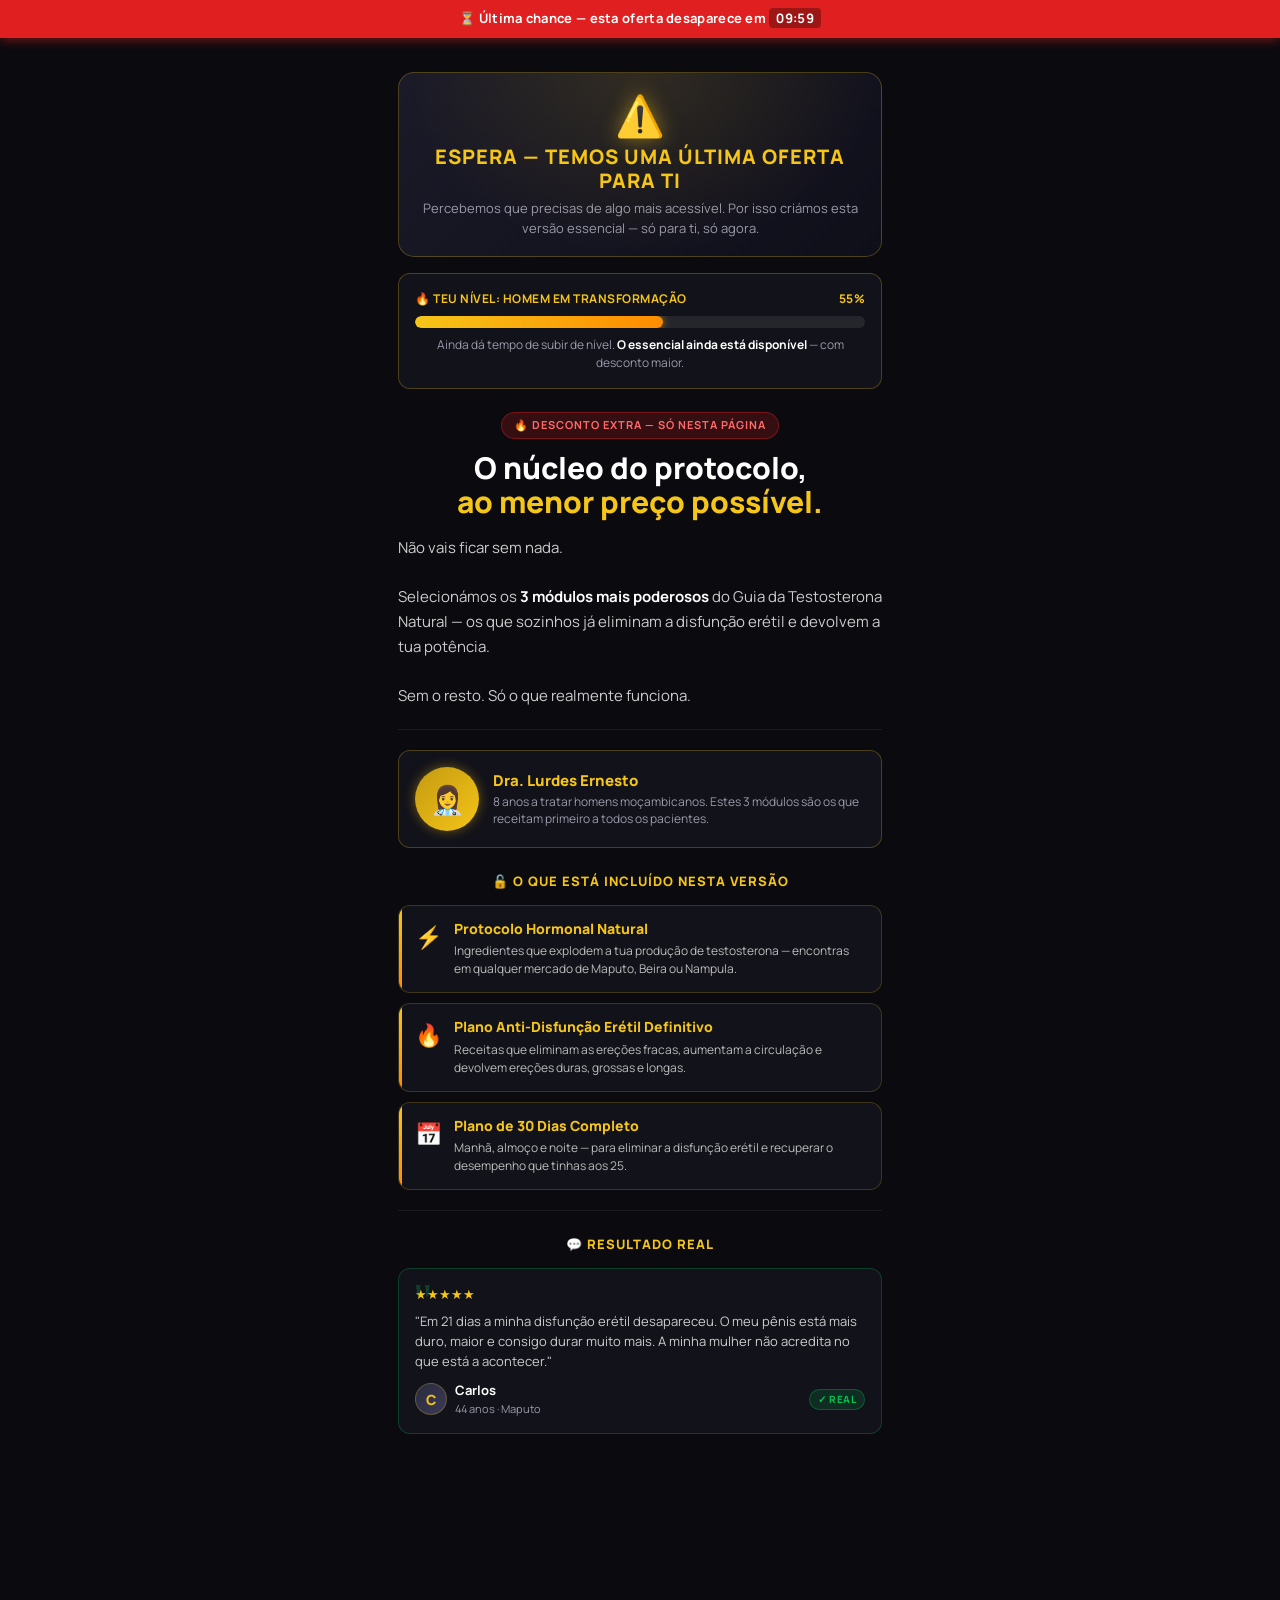
==== downsell/index.html @ 5fa660c2 "Adiciona página de downsell — versão essencial do Guia da Testosterona Co-Authored-By: Claude Sonnet" ====
<!DOCTYPE html>
<html lang="pt-BR">
<head>
  <meta charset="UTF-8">
  <meta name="viewport" content="width=device-width, initial-scale=1.0, viewport-fit=cover">
  <title>Guia da Testosterona Natural — Última Oportunidade</title>
  <link rel="stylesheet" href="../css/frontend.min.css" media="all">
  <link rel="stylesheet" href="https://fonts.googleapis.com/css?family=Montserrat:400,600,700,800,900&display=swap" media="all">
  <script src="https://cdn.utmify.com.br/scripts/utms/latest.js" data-utmify-prevent-xcod-sck data-utmify-prevent-subids async defer></script>
  <script>
    window.pixelId = "69d2a81bd89ddc8e6a310ea0";
    var a = document.createElement("script");
    a.setAttribute("async", "");
    a.setAttribute("defer", "");
    a.setAttribute("src", "https://cdn.utmify.com.br/scripts/pixel/pixel.js");
    document.head.appendChild(a);
  </script>
  <style>
    *, *::before, *::after { box-sizing: border-box; margin: 0; padding: 0; }

    :root {
      --gold: #f5c518;
      --gold-dark: #c49a10;
      --red: #e02020;
      --green: #00c853;
      --dark: #0a0a0f;
      --dark2: #12121a;
      --dark3: #1a1a28;
      --border: rgba(245,197,24,0.25);
      --text: #f0f0f0;
      --muted: #9999aa;
    }

    @font-face {
      font-family: Manrope;
      font-style: normal;
      font-weight: 200 800;
      font-display: fallback;
      src: url('../fonts/Manrope-VariableFont_wght.woff2') format('woff2');
    }

    body {
      background: var(--dark);
      color: var(--text);
      font-family: Manrope, 'Montserrat', sans-serif;
      font-size: 16px;
      line-height: 1.5;
      overflow-x: hidden;
    }

    /* ── URGENCY BAR ── */
    #urgency-bar {
      position: fixed;
      top: 0; left: 0; width: 100%;
      background: var(--red);
      color: #fff;
      padding: 9px 12px;
      text-align: center;
      z-index: 99999;
      font-size: 13px;
      font-weight: 700;
      letter-spacing: .3px;
      box-shadow: 0 2px 12px rgba(224,32,32,.5);
    }
    #urgency-countdown {
      font-variant-numeric: tabular-nums;
      background: rgba(0,0,0,.3);
      padding: 1px 7px;
      border-radius: 4px;
    }

    /* ── MAIN WRAPPER ── */
    .page-wrap {
      padding-top: 52px;
      max-width: 520px;
      margin: 0 auto;
      padding-left: 18px;
      padding-right: 18px;
      padding-bottom: 60px;
    }

    /* ── ACHIEVEMENT HEADER ── */
    .achievement-header {
      background: linear-gradient(135deg, #1a1a28 0%, #0f0f1a 100%);
      border: 1px solid var(--border);
      border-radius: 16px;
      padding: 22px 20px 18px;
      margin-top: 20px;
      text-align: center;
      position: relative;
      overflow: hidden;
    }
    .achievement-header::before {
      content: '';
      position: absolute;
      inset: 0;
      background: radial-gradient(ellipse at 50% 0%, rgba(245,197,24,.12) 0%, transparent 70%);
      pointer-events: none;
    }
    .badge-icon {
      font-size: 40px;
      line-height: 1;
      margin-bottom: 10px;
      filter: drop-shadow(0 0 10px rgba(245,197,24,.5));
    }
    .achievement-header h1 {
      font-size: 20px;
      font-weight: 800;
      color: var(--gold);
      text-transform: uppercase;
      letter-spacing: 1px;
      margin-bottom: 6px;
      line-height: 1.2;
    }
    .achievement-header p {
      font-size: 13px;
      color: var(--muted);
    }

    /* ── LEVEL PROGRESS BAR ── */
    .level-section {
      margin: 16px 0;
      background: var(--dark2);
      border: 1px solid var(--border);
      border-radius: 12px;
      padding: 16px;
    }
    .level-label {
      display: flex;
      justify-content: space-between;
      font-size: 12px;
      font-weight: 700;
      color: var(--gold);
      text-transform: uppercase;
      letter-spacing: .5px;
      margin-bottom: 8px;
    }
    .progress-track {
      height: 12px;
      background: rgba(255,255,255,.08);
      border-radius: 99px;
      overflow: hidden;
    }
    .progress-fill {
      height: 100%;
      width: 0%;
      background: linear-gradient(90deg, #f5c518, #ff8c00);
      border-radius: 99px;
      transition: width 1.4s cubic-bezier(.4,0,.2,1);
      box-shadow: 0 0 8px rgba(245,197,24,.6);
    }
    .level-desc {
      font-size: 12px;
      color: var(--muted);
      margin-top: 8px;
      text-align: center;
    }
    .level-desc strong { color: #fff; }

    /* ── HEADLINE ── */
    .headline {
      text-align: center;
      margin: 22px 0 16px;
    }
    .headline .tag {
      display: inline-block;
      background: rgba(224,32,32,.2);
      color: #ff6b6b;
      border: 1px solid rgba(224,32,32,.4);
      font-size: 11px;
      font-weight: 700;
      text-transform: uppercase;
      letter-spacing: 1px;
      padding: 4px 12px;
      border-radius: 99px;
      margin-bottom: 12px;
    }
    .headline h2 {
      font-size: clamp(22px, 6vw, 30px);
      font-weight: 900;
      line-height: 1.15;
      color: #fff;
    }
    .headline h2 .highlight { color: var(--gold); }

    /* ── COPY ── */
    .problem-intro {
      font-size: 15px;
      line-height: 1.65;
      color: #ccc;
      margin-bottom: 16px;
    }
    .problem-intro strong { color: #fff; }

    /* ── DOCTOR CARD ── */
    .doctor-card {
      display: flex;
      align-items: center;
      gap: 14px;
      background: var(--dark2);
      border: 1px solid var(--border);
      border-radius: 12px;
      padding: 16px;
      margin: 20px 0;
    }
    .doctor-avatar {
      width: 64px; height: 64px;
      border-radius: 50%;
      background: linear-gradient(135deg, var(--gold-dark), var(--gold));
      display: flex; align-items: center; justify-content: center;
      font-size: 28px;
      flex-shrink: 0;
      box-shadow: 0 0 12px rgba(245,197,24,.4);
    }
    .doctor-info h3 { font-size: 15px; font-weight: 800; color: var(--gold); margin-bottom: 2px; }
    .doctor-info p { font-size: 12px; color: var(--muted); line-height: 1.4; }

    /* ── SECTION TITLE ── */
    .section-title {
      font-size: 13px;
      font-weight: 800;
      text-transform: uppercase;
      letter-spacing: 1px;
      color: var(--gold);
      text-align: center;
      margin: 24px 0 14px;
    }

    /* ── UNLOCK ITEMS ── */
    .unlock-list { display: flex; flex-direction: column; gap: 10px; }
    .unlock-item {
      background: var(--dark2);
      border: 1px solid rgba(245,197,24,.2);
      border-radius: 12px;
      padding: 14px 14px 14px 16px;
      display: flex;
      align-items: flex-start;
      gap: 12px;
      position: relative;
      overflow: hidden;
    }
    .unlock-item::before {
      content: '';
      position: absolute;
      left: 0; top: 0; bottom: 0;
      width: 3px;
      background: linear-gradient(180deg, var(--gold), #ff8c00);
      border-radius: 3px 0 0 3px;
    }
    .unlock-icon { font-size: 22px; flex-shrink: 0; margin-top: 1px; }
    .unlock-text h4 { font-size: 14px; font-weight: 800; color: var(--gold); margin-bottom: 4px; line-height: 1.3; }
    .unlock-text p { font-size: 12px; color: #bbb; line-height: 1.5; }

    /* ── TESTIMONIAL ── */
    .testimonials { display: flex; flex-direction: column; gap: 12px; margin-top: 14px; }
    .testi-card {
      background: var(--dark2);
      border: 1px solid rgba(0,200,83,.25);
      border-radius: 12px;
      padding: 16px;
      position: relative;
    }
    .testi-card::before {
      content: '"';
      position: absolute;
      top: 8px; left: 14px;
      font-size: 48px;
      line-height: 1;
      color: var(--green);
      opacity: .25;
      font-family: Georgia, serif;
    }
    .testi-stars { color: var(--gold); font-size: 13px; margin-bottom: 6px; }
    .testi-text { font-size: 13px; color: #ccc; line-height: 1.55; margin-bottom: 10px; }
    .testi-author { display: flex; align-items: center; gap: 8px; }
    .testi-dot {
      width: 32px; height: 32px;
      border-radius: 50%;
      background: linear-gradient(135deg, #2a2a40, #3a3a55);
      display: flex; align-items: center; justify-content: center;
      font-size: 14px; font-weight: 800;
      color: var(--gold);
      border: 1px solid var(--border);
      flex-shrink: 0;
    }
    .testi-name { font-size: 13px; font-weight: 700; color: #fff; }
    .testi-location { font-size: 11px; color: var(--muted); }
    .verified-badge {
      margin-left: auto;
      background: rgba(0,200,83,.15);
      color: var(--green);
      border: 1px solid rgba(0,200,83,.3);
      font-size: 10px;
      font-weight: 700;
      padding: 2px 8px;
      border-radius: 99px;
      text-transform: uppercase;
      letter-spacing: .5px;
      flex-shrink: 0;
    }

    /* ── DIVIDER ── */
    .divider {
      border: none;
      border-top: 1px solid rgba(255,255,255,.07);
      margin: 20px 0;
    }
  </style>
</head>
<body>

  <!-- URGENCY BAR -->
  <div id="urgency-bar">
    ⏳ Última chance — esta oferta desaparece em <span id="urgency-countdown">09:59</span>
  </div>

  <div class="page-wrap">

    <!-- ACHIEVEMENT HEADER -->
    <div class="achievement-header">
      <div class="badge-icon">⚠️</div>
      <h1>Espera — Temos uma Última Oferta Para Ti</h1>
      <p>Percebemos que precisas de algo mais acessível. Por isso criámos esta versão essencial — só para ti, só agora.</p>
    </div>

    <!-- LEVEL PROGRESS BAR -->
    <div class="level-section">
      <div class="level-label">
        <span>🔥 Teu Nível: Homem em Transformação</span>
        <span id="pct-label">55%</span>
      </div>
      <div class="progress-track">
        <div class="progress-fill" id="prog-fill"></div>
      </div>
      <p class="level-desc">Ainda dá tempo de subir de nível. <strong>O essencial ainda está disponível</strong> — com desconto maior.</p>
    </div>

    <!-- HEADLINE -->
    <div class="headline">
      <div class="tag">🔥 Desconto extra — só nesta página</div>
      <h2>O núcleo do protocolo,<br><span class="highlight">ao menor preço possível.</span></h2>
    </div>

    <!-- COPY -->
    <p class="problem-intro">
      Não vais ficar sem nada.<br><br>
      Selecionámos os <strong>3 módulos mais poderosos</strong> do Guia da Testosterona Natural — os que sozinhos já eliminam a disfunção erétil e devolvem a tua potência.<br><br>
      Sem o resto. Só o que realmente funciona.
    </p>

    <hr class="divider">

    <!-- DOCTOR CARD -->
    <div class="doctor-card">
      <div class="doctor-avatar">👩‍⚕️</div>
      <div class="doctor-info">
        <h3>Dra. Lurdes Ernesto</h3>
        <p>8 anos a tratar homens moçambicanos. Estes 3 módulos são os que receitam primeiro a todos os pacientes.</p>
      </div>
    </div>

    <!-- WHAT YOU UNLOCK -->
    <p class="section-title">🔓 O que está incluído nesta versão</p>
    <div class="unlock-list">
      <div class="unlock-item">
        <div class="unlock-icon">⚡</div>
        <div class="unlock-text">
          <h4>Protocolo Hormonal Natural</h4>
          <p>Ingredientes que explodem a tua produção de testosterona — encontras em qualquer mercado de Maputo, Beira ou Nampula.</p>
        </div>
      </div>
      <div class="unlock-item">
        <div class="unlock-icon">🔥</div>
        <div class="unlock-text">
          <h4>Plano Anti-Disfunção Erétil Definitivo</h4>
          <p>Receitas que eliminam as ereções fracas, aumentam a circulação e devolvem ereções duras, grossas e longas.</p>
        </div>
      </div>
      <div class="unlock-item">
        <div class="unlock-icon">📅</div>
        <div class="unlock-text">
          <h4>Plano de 30 Dias Completo</h4>
          <p>Manhã, almoço e noite — para eliminar a disfunção erétil e recuperar o desempenho que tinhas aos 25.</p>
        </div>
      </div>
    </div>

    <hr class="divider">

    <!-- TESTIMONIAL -->
    <p class="section-title">💬 Resultado real</p>
    <div class="testimonials">
      <div class="testi-card">
        <div class="testi-stars">★★★★★</div>
        <p class="testi-text">"Em 21 dias a minha disfunção erétil desapareceu. O meu pênis está mais duro, maior e consigo durar muito mais. A minha mulher não acredita no que está a acontecer."</p>
        <div class="testi-author">
          <div class="testi-dot">C</div>
          <div>
            <div class="testi-name">Carlos</div>
            <div class="testi-location">44 anos · Maputo</div>
          </div>
          <div class="verified-badge">✓ Real</div>
        </div>
      </div>
    </div>

    <!-- LANDPAY DOWNSELL -->
    <!-- Landpay Downsell: Guia da Testosterona Natural -->
    <div id="landpay-upsell-413a027a-3398-4882-a5ea-51b514f268c8"></div>
    <script>
    (function() {
      var params = new URLSearchParams(window.location.search);
      var txId = params.get('landpay_tx') || window.landpayTxId || '';
      var linkId = params.get('landpay_link') || window.landpayLinkId || '';
      var c = document.getElementById('landpay-upsell-413a027a-3398-4882-a5ea-51b514f268c8');
      var f = document.createElement('iframe');
      f.src = 'https://landpay.site/upsell/413a027a-3398-4882-a5ea-51b514f268c8?embed=true&tx=' + txId + '&link=' + linkId;
      f.style.cssText = 'width:100%;border:none;min-height:600px;border-radius:16px;overflow:hidden';
      c.appendChild(f);
      window.addEventListener('message', function(e) {
        if (e.data && e.data.type === 'landpay-resize') f.style.height = e.data.height + 'px';
        if (e.data && e.data.type === 'landpay-redirect') window.location.href = e.data.url;
      });
    })();
    </script>

  </div><!-- /page-wrap -->

  <script>
    // Urgency countdown — 10 minutes
    (function () {
      let remaining = 10 * 60;
      const el = document.getElementById('urgency-countdown');
      function fmt(s) {
        const m = String(Math.floor(s / 60)).padStart(2, '0');
        const sc = String(s % 60).padStart(2, '0');
        return m + ':' + sc;
      }
      const t = setInterval(function () {
        remaining--;
        if (remaining <= 0) { clearInterval(t); el.textContent = '00:00'; return; }
        el.textContent = fmt(remaining);
      }, 1000);
    })();

    // Progress bar animation
    window.addEventListener('load', function () {
      setTimeout(function () {
        document.getElementById('prog-fill').style.width = '55%';
      }, 400);
    });
  </script>

</body>
</html>
---- css/frontend.min.css ----
:root{--direction-multiplier:1}body.rtl,html[dir=rtl]{--direction-multiplier:-1}.elementor-hidden{display:none}.elementor-visibility-hidden{visibility:hidden}.elementor-screen-only,.screen-reader-text,.screen-reader-text span,.ui-helper-hidden-accessible{height:1px;margin:-1px;overflow:hidden;padding:0;position:absolute;top:-10000em;width:1px;clip:rect(0,0,0,0);border:0}.elementor-clearfix:after{clear:both;content:"";display:block;height:0;width:0}.e-logo-wrapper{display:inline-block;line-height:1}.e-logo-wrapper i{color:var(--e-a-color-circle-logo);font-size:2.5em}.elementor *,.elementor :after,.elementor :before{box-sizing:border-box}.elementor a{box-shadow:none;text-decoration:none}.elementor hr{background-color:transparent;margin:0}.elementor img{border:none;border-radius:0;box-shadow:none;height:auto;max-width:100%}.elementor .elementor-widget:not(.elementor-widget-text-editor):not(.elementor-widget-theme-post-content) figure{margin:0}.elementor embed,.elementor iframe,.elementor object,.elementor video{border:none;line-height:1;margin:0;max-width:100%;width:100%}.elementor .elementor-background,.elementor .elementor-background-holder,.elementor .elementor-background-video-container{direction:ltr;inset:0;overflow:hidden;position:absolute;z-index:0}.elementor .elementor-background-video-container{pointer-events:none;transition:opacity 1s}.elementor .elementor-background-video-container.elementor-loading{opacity:0}.elementor .elementor-background-video,.elementor .elementor-background-video-embed{max-width:none}.elementor .elementor-background-video,.elementor .elementor-background-video-embed,.elementor .elementor-background-video-hosted{inset-block-start:50%;inset-inline-start:50%;position:absolute;transform:translate(-50%,-50%)}.elementor .elementor-background-video-hosted{-o-object-fit:cover;object-fit:cover}.elementor .elementor-background-overlay{inset:0;position:absolute}.elementor .elementor-background-slideshow{inset:0;position:absolute;z-index:0}.elementor .elementor-background-slideshow__slide__image{background-position:50%;background-size:cover;height:100%;width:100%}.e-con-inner>.elementor-element.elementor-absolute,.e-con>.elementor-element.elementor-absolute,.elementor-widget-wrap>.elementor-element.elementor-absolute{position:absolute}.e-con-inner>.elementor-element.elementor-fixed,.e-con>.elementor-element.elementor-fixed,.elementor-widget-wrap>.elementor-element.elementor-fixed{position:fixed}.elementor-widget-wrap .elementor-element.elementor-widget__width-auto,.elementor-widget-wrap .elementor-element.elementor-widget__width-initial{max-width:100%}@media (max-width:1024px){.elementor-widget-wrap .elementor-element.elementor-widget-tablet__width-auto,.elementor-widget-wrap .elementor-element.elementor-widget-tablet__width-initial{max-width:100%}}@media (max-width:767px){.elementor-widget-wrap .elementor-element.elementor-widget-mobile__width-auto,.elementor-widget-wrap .elementor-element.elementor-widget-mobile__width-initial{max-width:100%}}.elementor-element.elementor-absolute,.elementor-element.elementor-fixed{z-index:1}.elementor-element{--flex-direction:initial;--flex-wrap:initial;--justify-content:initial;--align-items:initial;--align-content:initial;--gap:initial;--flex-basis:initial;--flex-grow:initial;--flex-shrink:initial;--order:initial;--align-self:initial;align-self:var(--align-self);flex-basis:var(--flex-basis);flex-grow:var(--flex-grow);flex-shrink:var(--flex-shrink);order:var(--order)}.elementor-element:where(.e-con-full,.elementor-widget){align-content:var(--align-content);align-items:var(--align-items);flex-direction:var(--flex-direction);flex-wrap:var(--flex-wrap);gap:var(--row-gap) var(--column-gap);justify-content:var(--justify-content)}.elementor-invisible{visibility:hidden}.elementor-custom-embed-play{inset-block-start:50%;inset-inline-start:50%;position:absolute;transform:translate(calc(-50% * var(--direction-multiplier)),-50%)}.elementor-custom-embed-play i{color:#fff;font-size:100px;text-shadow:1px 0 6px rgba(0,0,0,.3)}.elementor-custom-embed-play svg{fill:#fff;filter:drop-shadow(1px 0 6px rgba(0,0,0,.3));height:100px;width:100px}.elementor-custom-embed-play i,.elementor-custom-embed-play svg{opacity:.8;transition:all .5s}.elementor-custom-embed-play.elementor-playing i{font-family:eicons}.elementor-custom-embed-play.elementor-playing i:before{content:"\e8fb"}.elementor-custom-embed-play.elementor-playing i,.elementor-custom-embed-play.elementor-playing svg{animation:eicon-spin 2s linear infinite}.elementor-tag{display:inline-flex}.elementor-ken-burns{transition-duration:10s;transition-property:transform;transition-timing-function:linear}.elementor-ken-burns--out{transform:scale(1.3)}.elementor-ken-burns--active{transition-duration:20s}.elementor-ken-burns--active.elementor-ken-burns--out{transform:scale(1)}.elementor-ken-burns--active.elementor-ken-burns--in{transform:scale(1.3)}.elementor-align-center{text-align:center}.elementor-align-right{text-align:right}.elementor-align-left{text-align:left}.elementor-align-center .elementor-button,.elementor-align-left .elementor-button,.elementor-align-right .elementor-button{width:auto}.elementor-align-justify .elementor-button{width:100%}@media (min-width:-1){.elementor-widescreen-align-center{text-align:center}.elementor-widescreen-align-right{text-align:right}.elementor-widescreen-align-left{text-align:left}.elementor-widescreen-align-center .elementor-button,.elementor-widescreen-align-left .elementor-button,.elementor-widescreen-align-right .elementor-button{width:auto}.elementor-widescreen-align-justify .elementor-button{width:100%}}@media (max-width:-1){.elementor-laptop-align-center{text-align:center}.elementor-laptop-align-right{text-align:right}.elementor-laptop-align-left{text-align:left}.elementor-laptop-align-center .elementor-button,.elementor-laptop-align-left .elementor-button,.elementor-laptop-align-right .elementor-button{width:auto}.elementor-laptop-align-justify .elementor-button{width:100%}.elementor-tablet_extra-align-center{text-align:center}.elementor-tablet_extra-align-right{text-align:right}.elementor-tablet_extra-align-left{text-align:left}.elementor-tablet_extra-align-center .elementor-button,.elementor-tablet_extra-align-left .elementor-button,.elementor-tablet_extra-align-right .elementor-button{width:auto}.elementor-tablet_extra-align-justify .elementor-button{width:100%}}@media (max-width:1024px){.elementor-tablet-align-center{text-align:center}.elementor-tablet-align-right{text-align:right}.elementor-tablet-align-left{text-align:left}.elementor-tablet-align-center .elementor-button,.elementor-tablet-align-left .elementor-button,.elementor-tablet-align-right .elementor-button{width:auto}.elementor-tablet-align-justify .elementor-button{width:100%}}@media (max-width:-1){.elementor-mobile_extra-align-center{text-align:center}.elementor-mobile_extra-align-right{text-align:right}.elementor-mobile_extra-align-left{text-align:left}.elementor-mobile_extra-align-center .elementor-button,.elementor-mobile_extra-align-left .elementor-button,.elementor-mobile_extra-align-right .elementor-button{width:auto}.elementor-mobile_extra-align-justify .elementor-button{width:100%}}@media (max-width:767px){.elementor-mobile-align-center{text-align:center}.elementor-mobile-align-right{text-align:right}.elementor-mobile-align-left{text-align:left}.elementor-mobile-align-center .elementor-button,.elementor-mobile-align-left .elementor-button,.elementor-mobile-align-right .elementor-button{width:auto}.elementor-mobile-align-justify .elementor-button{width:100%}}:root{--page-title-display:block}.elementor-page-title,h1.entry-title{display:var(--page-title-display)}@keyframes eicon-spin{0%{transform:rotate(0deg)}to{transform:rotate(359deg)}}.eicon-animation-spin{animation:eicon-spin 2s linear infinite}.elementor-section{position:relative}.elementor-section .elementor-container{display:flex;margin-inline:auto;position:relative}@media (max-width:1024px){.elementor-section .elementor-container{flex-wrap:wrap}}.elementor-section.elementor-section-boxed>.elementor-container{max-width:1140px}.elementor-section.elementor-section-stretched{position:relative;width:100%}.elementor-section.elementor-section-items-top>.elementor-container{align-items:flex-start}.elementor-section.elementor-section-items-middle>.elementor-container{align-items:center}.elementor-section.elementor-section-items-bottom>.elementor-container{align-items:flex-end}@media (min-width:768px){.elementor-section.elementor-section-height-full{height:100vh}.elementor-section.elementor-section-height-full>.elementor-container{height:100%}}.elementor-bc-flex-widget .elementor-section-content-top>.elementor-container>.elementor-column>.elementor-widget-wrap{align-items:flex-start}.elementor-bc-flex-widget .elementor-section-content-middle>.elementor-container>.elementor-column>.elementor-widget-wrap{align-items:center}.elementor-bc-flex-widget .elementor-section-content-bottom>.elementor-container>.elementor-column>.elementor-widget-wrap{align-items:flex-end}.elementor-widget-wrap{align-content:flex-start;flex-wrap:wrap;position:relative;width:100%}.elementor:not(.elementor-bc-flex-widget) .elementor-widget-wrap{display:flex}.elementor-widget-wrap>.elementor-element{width:100%}.elementor-widget-wrap.e-swiper-container{width:calc(100% - (var(--e-column-margin-left, 0px) + var(--e-column-margin-right, 0px)))}.elementor-widget{position:relative}.elementor-widget:not(:last-child){margin-block-end:var(--kit-widget-spacing,20px)}.elementor-widget:not(:last-child).elementor-absolute,.elementor-widget:not(:last-child).elementor-widget__width-auto,.elementor-widget:not(:last-child).elementor-widget__width-initial{margin-block-end:0}.elementor-column{display:flex;min-height:1px;position:relative}.elementor-column-gap-narrow>.elementor-column>.elementor-element-populated{padding:5px}.elementor-column-gap-default>.elementor-column>.elementor-element-populated{padding:10px}.elementor-column-gap-extended>.elementor-column>.elementor-element-populated{padding:15px}.elementor-column-gap-wide>.elementor-column>.elementor-element-populated{padding:20px}.elementor-column-gap-wider>.elementor-column>.elementor-element-populated{padding:30px}.elementor-inner-section .elementor-column-gap-no .elementor-element-populated{padding:0}@media (min-width:768px){.elementor-column.elementor-col-10,.elementor-column[data-col="10"]{width:10%}.elementor-column.elementor-col-11,.elementor-column[data-col="11"]{width:11.111%}.elementor-column.elementor-col-12,.elementor-column[data-col="12"]{width:12.5%}.elementor-column.elementor-col-14,.elementor-column[data-col="14"]{width:14.285%}.elementor-column.elementor-col-16,.elementor-column[data-col="16"]{width:16.666%}.elementor-column.elementor-col-20,.elementor-column[data-col="20"]{width:20%}.elementor-column.elementor-col-25,.elementor-column[data-col="25"]{width:25%}.elementor-column.elementor-col-30,.elementor-column[data-col="30"]{width:30%}.elementor-column.elementor-col-33,.elementor-column[data-col="33"]{width:33.333%}.elementor-column.elementor-col-40,.elementor-column[data-col="40"]{width:40%}.elementor-column.elementor-col-50,.elementor-column[data-col="50"]{width:50%}.elementor-column.elementor-col-60,.elementor-column[data-col="60"]{width:60%}.elementor-column.elementor-col-66,.elementor-column[data-col="66"]{width:66.666%}.elementor-column.elementor-col-70,.elementor-column[data-col="70"]{width:70%}.elementor-column.elementor-col-75,.elementor-column[data-col="75"]{width:75%}.elementor-column.elementor-col-80,.elementor-column[data-col="80"]{width:80%}.elementor-column.elementor-col-83,.elementor-column[data-col="83"]{width:83.333%}.elementor-column.elementor-col-90,.elementor-column[data-col="90"]{width:90%}.elementor-column.elementor-col-100,.elementor-column[data-col="100"]{width:100%}}@media (max-width:479px){.elementor-column.elementor-xs-10{width:10%}.elementor-column.elementor-xs-11{width:11.111%}.elementor-column.elementor-xs-12{width:12.5%}.elementor-column.elementor-xs-14{width:14.285%}.elementor-column.elementor-xs-16{width:16.666%}.elementor-column.elementor-xs-20{width:20%}.elementor-column.elementor-xs-25{width:25%}.elementor-column.elementor-xs-30{width:30%}.elementor-column.elementor-xs-33{width:33.333%}.elementor-column.elementor-xs-40{width:40%}.elementor-column.elementor-xs-50{width:50%}.elementor-column.elementor-xs-60{width:60%}.elementor-column.elementor-xs-66{width:66.666%}.elementor-column.elementor-xs-70{width:70%}.elementor-column.elementor-xs-75{width:75%}.elementor-column.elementor-xs-80{width:80%}.elementor-column.elementor-xs-83{width:83.333%}.elementor-column.elementor-xs-90{width:90%}.elementor-column.elementor-xs-100{width:100%}}@media (max-width:767px){.elementor-column.elementor-sm-10{width:10%}.elementor-column.elementor-sm-11{width:11.111%}.elementor-column.elementor-sm-12{width:12.5%}.elementor-column.elementor-sm-14{width:14.285%}.elementor-column.elementor-sm-16{width:16.666%}.elementor-column.elementor-sm-20{width:20%}.elementor-column.elementor-sm-25{width:25%}.elementor-column.elementor-sm-30{width:30%}.elementor-column.elementor-sm-33{width:33.333%}.elementor-column.elementor-sm-40{width:40%}.elementor-column.elementor-sm-50{width:50%}.elementor-column.elementor-sm-60{width:60%}.elementor-column.elementor-sm-66{width:66.666%}.elementor-column.elementor-sm-70{width:70%}.elementor-column.elementor-sm-75{width:75%}.elementor-column.elementor-sm-80{width:80%}.elementor-column.elementor-sm-83{width:83.333%}.elementor-column.elementor-sm-90{width:90%}.elementor-column.elementor-sm-100{width:100%}}@media (min-width:768px) and (max-width:1024px){.elementor-column.elementor-md-10{width:10%}.elementor-column.elementor-md-11{width:11.111%}.elementor-column.elementor-md-12{width:12.5%}.elementor-column.elementor-md-14{width:14.285%}.elementor-column.elementor-md-16{width:16.666%}.elementor-column.elementor-md-20{width:20%}.elementor-column.elementor-md-25{width:25%}.elementor-column.elementor-md-30{width:30%}.elementor-column.elementor-md-33{width:33.333%}.elementor-column.elementor-md-40{width:40%}.elementor-column.elementor-md-50{width:50%}.elementor-column.elementor-md-60{width:60%}.elementor-column.elementor-md-66{width:66.666%}.elementor-column.elementor-md-70{width:70%}.elementor-column.elementor-md-75{width:75%}.elementor-column.elementor-md-80{width:80%}.elementor-column.elementor-md-83{width:83.333%}.elementor-column.elementor-md-90{width:90%}.elementor-column.elementor-md-100{width:100%}}@media (min-width:-1){.elementor-reverse-widescreen>.elementor-container>:first-child{order:10}.elementor-reverse-widescreen>.elementor-container>:nth-child(2){order:9}.elementor-reverse-widescreen>.elementor-container>:nth-child(3){order:8}.elementor-reverse-widescreen>.elementor-container>:nth-child(4){order:7}.elementor-reverse-widescreen>.elementor-container>:nth-child(5){order:6}.elementor-reverse-widescreen>.elementor-container>:nth-child(6){order:5}.elementor-reverse-widescreen>.elementor-container>:nth-child(7){order:4}.elementor-reverse-widescreen>.elementor-container>:nth-child(8){order:3}.elementor-reverse-widescreen>.elementor-container>:nth-child(9){order:2}.elementor-reverse-widescreen>.elementor-container>:nth-child(10){order:1}}@media (min-width:1025px) and (max-width:-1){.elementor-reverse-laptop>.elementor-container>:first-child{order:10}.elementor-reverse-laptop>.elementor-container>:nth-child(2){order:9}.elementor-reverse-laptop>.elementor-container>:nth-child(3){order:8}.elementor-reverse-laptop>.elementor-container>:nth-child(4){order:7}.elementor-reverse-laptop>.elementor-container>:nth-child(5){order:6}.elementor-reverse-laptop>.elementor-container>:nth-child(6){order:5}.elementor-reverse-laptop>.elementor-container>:nth-child(7){order:4}.elementor-reverse-laptop>.elementor-container>:nth-child(8){order:3}.elementor-reverse-laptop>.elementor-container>:nth-child(9){order:2}.elementor-reverse-laptop>.elementor-container>:nth-child(10){order:1}}@media (min-width:-1) and (max-width:-1){.elementor-reverse-laptop>.elementor-container>:first-child{order:10}.elementor-reverse-laptop>.elementor-container>:nth-child(2){order:9}.elementor-reverse-laptop>.elementor-container>:nth-child(3){order:8}.elementor-reverse-laptop>.elementor-container>:nth-child(4){order:7}.elementor-reverse-laptop>.elementor-container>:nth-child(5){order:6}.elementor-reverse-laptop>.elementor-container>:nth-child(6){order:5}.elementor-reverse-laptop>.elementor-container>:nth-child(7){order:4}.elementor-reverse-laptop>.elementor-container>:nth-child(8){order:3}.elementor-reverse-laptop>.elementor-container>:nth-child(9){order:2}.elementor-reverse-laptop>.elementor-container>:nth-child(10){order:1}}@media (min-width:1025px) and (max-width:-1){.elementor-reverse-laptop>.elementor-container>:first-child,.elementor-reverse-laptop>.elementor-container>:nth-child(10),.elementor-reverse-laptop>.elementor-container>:nth-child(2),.elementor-reverse-laptop>.elementor-container>:nth-child(3),.elementor-reverse-laptop>.elementor-container>:nth-child(4),.elementor-reverse-laptop>.elementor-container>:nth-child(5),.elementor-reverse-laptop>.elementor-container>:nth-child(6),.elementor-reverse-laptop>.elementor-container>:nth-child(7),.elementor-reverse-laptop>.elementor-container>:nth-child(8),.elementor-reverse-laptop>.elementor-container>:nth-child(9){order:0}.elementor-reverse-tablet_extra>.elementor-container>:first-child{order:10}.elementor-reverse-tablet_extra>.elementor-container>:nth-child(2){order:9}.elementor-reverse-tablet_extra>.elementor-container>:nth-child(3){order:8}.elementor-reverse-tablet_extra>.elementor-container>:nth-child(4){order:7}.elementor-reverse-tablet_extra>.elementor-container>:nth-child(5){order:6}.elementor-reverse-tablet_extra>.elementor-container>:nth-child(6){order:5}.elementor-reverse-tablet_extra>.elementor-container>:nth-child(7){order:4}.elementor-reverse-tablet_extra>.elementor-container>:nth-child(8){order:3}.elementor-reverse-tablet_extra>.elementor-container>:nth-child(9){order:2}.elementor-reverse-tablet_extra>.elementor-container>:nth-child(10){order:1}}@media (min-width:768px) and (max-width:1024px){.elementor-reverse-tablet>.elementor-container>:first-child{order:10}.elementor-reverse-tablet>.elementor-container>:nth-child(2){order:9}.elementor-reverse-tablet>.elementor-container>:nth-child(3){order:8}.elementor-reverse-tablet>.elementor-container>:nth-child(4){order:7}.elementor-reverse-tablet>.elementor-container>:nth-child(5){order:6}.elementor-reverse-tablet>.elementor-container>:nth-child(6){order:5}.elementor-reverse-tablet>.elementor-container>:nth-child(7){order:4}.elementor-reverse-tablet>.elementor-container>:nth-child(8){order:3}.elementor-reverse-tablet>.elementor-container>:nth-child(9){order:2}.elementor-reverse-tablet>.elementor-container>:nth-child(10){order:1}}@media (min-width:-1) and (max-width:1024px){.elementor-reverse-tablet>.elementor-container>:first-child{order:10}.elementor-reverse-tablet>.elementor-container>:nth-child(2){order:9}.elementor-reverse-tablet>.elementor-container>:nth-child(3){order:8}.elementor-reverse-tablet>.elementor-container>:nth-child(4){order:7}.elementor-reverse-tablet>.elementor-container>:nth-child(5){order:6}.elementor-reverse-tablet>.elementor-container>:nth-child(6){order:5}.elementor-reverse-tablet>.elementor-container>:nth-child(7){order:4}.elementor-reverse-tablet>.elementor-container>:nth-child(8){order:3}.elementor-reverse-tablet>.elementor-container>:nth-child(9){order:2}.elementor-reverse-tablet>.elementor-container>:nth-child(10){order:1}}@media (min-width:768px) and (max-width:-1){.elementor-reverse-tablet>.elementor-container>:first-child,.elementor-reverse-tablet>.elementor-container>:nth-child(10),.elementor-reverse-tablet>.elementor-container>:nth-child(2),.elementor-reverse-tablet>.elementor-container>:nth-child(3),.elementor-reverse-tablet>.elementor-container>:nth-child(4),.elementor-reverse-tablet>.elementor-container>:nth-child(5),.elementor-reverse-tablet>.elementor-container>:nth-child(6),.elementor-reverse-tablet>.elementor-container>:nth-child(7),.elementor-reverse-tablet>.elementor-container>:nth-child(8),.elementor-reverse-tablet>.elementor-container>:nth-child(9){order:0}.elementor-reverse-mobile_extra>.elementor-container>:first-child{order:10}.elementor-reverse-mobile_extra>.elementor-container>:nth-child(2){order:9}.elementor-reverse-mobile_extra>.elementor-container>:nth-child(3){order:8}.elementor-reverse-mobile_extra>.elementor-container>:nth-child(4){order:7}.elementor-reverse-mobile_extra>.elementor-container>:nth-child(5){order:6}.elementor-reverse-mobile_extra>.elementor-container>:nth-child(6){order:5}.elementor-reverse-mobile_extra>.elementor-container>:nth-child(7){order:4}.elementor-reverse-mobile_extra>.elementor-container>:nth-child(8){order:3}.elementor-reverse-mobile_extra>.elementor-container>:nth-child(9){order:2}.elementor-reverse-mobile_extra>.elementor-container>:nth-child(10){order:1}}@media (max-width:767px){.elementor-reverse-mobile>.elementor-container>:first-child{order:10}.elementor-reverse-mobile>.elementor-container>:nth-child(2){order:9}.elementor-reverse-mobile>.elementor-container>:nth-child(3){order:8}.elementor-reverse-mobile>.elementor-container>:nth-child(4){order:7}.elementor-reverse-mobile>.elementor-container>:nth-child(5){order:6}.elementor-reverse-mobile>.elementor-container>:nth-child(6){order:5}.elementor-reverse-mobile>.elementor-container>:nth-child(7){order:4}.elementor-reverse-mobile>.elementor-container>:nth-child(8){order:3}.elementor-reverse-mobile>.elementor-container>:nth-child(9){order:2}.elementor-reverse-mobile>.elementor-container>:nth-child(10){order:1}.elementor-column{width:100%}}.elementor-grid{display:grid;grid-column-gap:var(--grid-column-gap);grid-row-gap:var(--grid-row-gap)}.elementor-grid .elementor-grid-item{min-width:0}.elementor-grid-0 .elementor-grid{display:inline-block;margin-block-end:calc(-1 * var(--grid-row-gap));width:100%;word-spacing:var(--grid-column-gap)}.elementor-grid-0 .elementor-grid .elementor-grid-item{display:inline-block;margin-block-end:var(--grid-row-gap);word-break:break-word}.elementor-grid-1 .elementor-grid{grid-template-columns:repeat(1,1fr)}.elementor-grid-2 .elementor-grid{grid-template-columns:repeat(2,1fr)}.elementor-grid-3 .elementor-grid{grid-template-columns:repeat(3,1fr)}.elementor-grid-4 .elementor-grid{grid-template-columns:repeat(4,1fr)}.elementor-grid-5 .elementor-grid{grid-template-columns:repeat(5,1fr)}.elementor-grid-6 .elementor-grid{grid-template-columns:repeat(6,1fr)}.elementor-grid-7 .elementor-grid{grid-template-columns:repeat(7,1fr)}.elementor-grid-8 .elementor-grid{grid-template-columns:repeat(8,1fr)}.elementor-grid-9 .elementor-grid{grid-template-columns:repeat(9,1fr)}.elementor-grid-10 .elementor-grid{grid-template-columns:repeat(10,1fr)}.elementor-grid-11 .elementor-grid{grid-template-columns:repeat(11,1fr)}.elementor-grid-12 .elementor-grid{grid-template-columns:repeat(12,1fr)}@media (min-width:-1){.elementor-grid-widescreen-0 .elementor-grid{display:inline-block;margin-block-end:calc(-1 * var(--grid-row-gap));width:100%;word-spacing:var(--grid-column-gap)}.elementor-grid-widescreen-0 .elementor-grid .elementor-grid-item{display:inline-block;margin-block-end:var(--grid-row-gap);word-break:break-word}.elementor-grid-widescreen-1 .elementor-grid{grid-template-columns:repeat(1,1fr)}.elementor-grid-widescreen-2 .elementor-grid{grid-template-columns:repeat(2,1fr)}.elementor-grid-widescreen-3 .elementor-grid{grid-template-columns:repeat(3,1fr)}.elementor-grid-widescreen-4 .elementor-grid{grid-template-columns:repeat(4,1fr)}.elementor-grid-widescreen-5 .elementor-grid{grid-template-columns:repeat(5,1fr)}.elementor-grid-widescreen-6 .elementor-grid{grid-template-columns:repeat(6,1fr)}.elementor-grid-widescreen-7 .elementor-grid{grid-template-columns:repeat(7,1fr)}.elementor-grid-widescreen-8 .elementor-grid{grid-template-columns:repeat(8,1fr)}.elementor-grid-widescreen-9 .elementor-grid{grid-template-columns:repeat(9,1fr)}.elementor-grid-widescreen-10 .elementor-grid{grid-template-columns:repeat(10,1fr)}.elementor-grid-widescreen-11 .elementor-grid{grid-template-columns:repeat(11,1fr)}.elementor-grid-widescreen-12 .elementor-grid{grid-template-columns:repeat(12,1fr)}}@media (max-width:-1){.elementor-grid-laptop-0 .elementor-grid{display:inline-block;margin-block-end:calc(-1 * var(--grid-row-gap));width:100%;word-spacing:var(--grid-column-gap)}.elementor-grid-laptop-0 .elementor-grid .elementor-grid-item{display:inline-block;margin-block-end:var(--grid-row-gap);word-break:break-word}.elementor-grid-laptop-1 .elementor-grid{grid-template-columns:repeat(1,1fr)}.elementor-grid-laptop-2 .elementor-grid{grid-template-columns:repeat(2,1fr)}.elementor-grid-laptop-3 .elementor-grid{grid-template-columns:repeat(3,1fr)}.elementor-grid-laptop-4 .elementor-grid{grid-template-columns:repeat(4,1fr)}.elementor-grid-laptop-5 .elementor-grid{grid-template-columns:repeat(5,1fr)}.elementor-grid-laptop-6 .elementor-grid{grid-template-columns:repeat(6,1fr)}.elementor-grid-laptop-7 .elementor-grid{grid-template-columns:repeat(7,1fr)}.elementor-grid-laptop-8 .elementor-grid{grid-template-columns:repeat(8,1fr)}.elementor-grid-laptop-9 .elementor-grid{grid-template-columns:repeat(9,1fr)}.elementor-grid-laptop-10 .elementor-grid{grid-template-columns:repeat(10,1fr)}.elementor-grid-laptop-11 .elementor-grid{grid-template-columns:repeat(11,1fr)}.elementor-grid-laptop-12 .elementor-grid{grid-template-columns:repeat(12,1fr)}.elementor-grid-tablet_extra-0 .elementor-grid{display:inline-block;margin-block-end:calc(-1 * var(--grid-row-gap));width:100%;word-spacing:var(--grid-column-gap)}.elementor-grid-tablet_extra-0 .elementor-grid .elementor-grid-item{display:inline-block;margin-block-end:var(--grid-row-gap);word-break:break-word}.elementor-grid-tablet_extra-1 .elementor-grid{grid-template-columns:repeat(1,1fr)}.elementor-grid-tablet_extra-2 .elementor-grid{grid-template-columns:repeat(2,1fr)}.elementor-grid-tablet_extra-3 .elementor-grid{grid-template-columns:repeat(3,1fr)}.elementor-grid-tablet_extra-4 .elementor-grid{grid-template-columns:repeat(4,1fr)}.elementor-grid-tablet_extra-5 .elementor-grid{grid-template-columns:repeat(5,1fr)}.elementor-grid-tablet_extra-6 .elementor-grid{grid-template-columns:repeat(6,1fr)}.elementor-grid-tablet_extra-7 .elementor-grid{grid-template-columns:repeat(7,1fr)}.elementor-grid-tablet_extra-8 .elementor-grid{grid-template-columns:repeat(8,1fr)}.elementor-grid-tablet_extra-9 .elementor-grid{grid-template-columns:repeat(9,1fr)}.elementor-grid-tablet_extra-10 .elementor-grid{grid-template-columns:repeat(10,1fr)}.elementor-grid-tablet_extra-11 .elementor-grid{grid-template-columns:repeat(11,1fr)}.elementor-grid-tablet_extra-12 .elementor-grid{grid-template-columns:repeat(12,1fr)}}@media (max-width:1024px){.elementor-grid-tablet-0 .elementor-grid{display:inline-block;margin-block-end:calc(-1 * var(--grid-row-gap));width:100%;word-spacing:var(--grid-column-gap)}.elementor-grid-tablet-0 .elementor-grid .elementor-grid-item{display:inline-block;margin-block-end:var(--grid-row-gap);word-break:break-word}.elementor-grid-tablet-1 .elementor-grid{grid-template-columns:repeat(1,1fr)}.elementor-grid-tablet-2 .elementor-grid{grid-template-columns:repeat(2,1fr)}.elementor-grid-tablet-3 .elementor-grid{grid-template-columns:repeat(3,1fr)}.elementor-grid-tablet-4 .elementor-grid{grid-template-columns:repeat(4,1fr)}.elementor-grid-tablet-5 .elementor-grid{grid-template-columns:repeat(5,1fr)}.elementor-grid-tablet-6 .elementor-grid{grid-template-columns:repeat(6,1fr)}.elementor-grid-tablet-7 .elementor-grid{grid-template-columns:repeat(7,1fr)}.elementor-grid-tablet-8 .elementor-grid{grid-template-columns:repeat(8,1fr)}.elementor-grid-tablet-9 .elementor-grid{grid-template-columns:repeat(9,1fr)}.elementor-grid-tablet-10 .elementor-grid{grid-template-columns:repeat(10,1fr)}.elementor-grid-tablet-11 .elementor-grid{grid-template-columns:repeat(11,1fr)}.elementor-grid-tablet-12 .elementor-grid{grid-template-columns:repeat(12,1fr)}}@media (max-width:-1){.elementor-grid-mobile_extra-0 .elementor-grid{display:inline-block;margin-block-end:calc(-1 * var(--grid-row-gap));width:100%;word-spacing:var(--grid-column-gap)}.elementor-grid-mobile_extra-0 .elementor-grid .elementor-grid-item{display:inline-block;margin-block-end:var(--grid-row-gap);word-break:break-word}.elementor-grid-mobile_extra-1 .elementor-grid{grid-template-columns:repeat(1,1fr)}.elementor-grid-mobile_extra-2 .elementor-grid{grid-template-columns:repeat(2,1fr)}.elementor-grid-mobile_extra-3 .elementor-grid{grid-template-columns:repeat(3,1fr)}.elementor-grid-mobile_extra-4 .elementor-grid{grid-template-columns:repeat(4,1fr)}.elementor-grid-mobile_extra-5 .elementor-grid{grid-template-columns:repeat(5,1fr)}.elementor-grid-mobile_extra-6 .elementor-grid{grid-template-columns:repeat(6,1fr)}.elementor-grid-mobile_extra-7 .elementor-grid{grid-template-columns:repeat(7,1fr)}.elementor-grid-mobile_extra-8 .elementor-grid{grid-template-columns:repeat(8,1fr)}.elementor-grid-mobile_extra-9 .elementor-grid{grid-template-columns:repeat(9,1fr)}.elementor-grid-mobile_extra-10 .elementor-grid{grid-template-columns:repeat(10,1fr)}.elementor-grid-mobile_extra-11 .elementor-grid{grid-template-columns:repeat(11,1fr)}.elementor-grid-mobile_extra-12 .elementor-grid{grid-template-columns:repeat(12,1fr)}}@media (max-width:767px){.elementor-grid-mobile-0 .elementor-grid{display:inline-block;margin-block-end:calc(-1 * var(--grid-row-gap));width:100%;word-spacing:var(--grid-column-gap)}.elementor-grid-mobile-0 .elementor-grid .elementor-grid-item{display:inline-block;margin-block-end:var(--grid-row-gap);word-break:break-word}.elementor-grid-mobile-1 .elementor-grid{grid-template-columns:repeat(1,1fr)}.elementor-grid-mobile-2 .elementor-grid{grid-template-columns:repeat(2,1fr)}.elementor-grid-mobile-3 .elementor-grid{grid-template-columns:repeat(3,1fr)}.elementor-grid-mobile-4 .elementor-grid{grid-template-columns:repeat(4,1fr)}.elementor-grid-mobile-5 .elementor-grid{grid-template-columns:repeat(5,1fr)}.elementor-grid-mobile-6 .elementor-grid{grid-template-columns:repeat(6,1fr)}.elementor-grid-mobile-7 .elementor-grid{grid-template-columns:repeat(7,1fr)}.elementor-grid-mobile-8 .elementor-grid{grid-template-columns:repeat(8,1fr)}.elementor-grid-mobile-9 .elementor-grid{grid-template-columns:repeat(9,1fr)}.elementor-grid-mobile-10 .elementor-grid{grid-template-columns:repeat(10,1fr)}.elementor-grid-mobile-11 .elementor-grid{grid-template-columns:repeat(11,1fr)}.elementor-grid-mobile-12 .elementor-grid{grid-template-columns:repeat(12,1fr)}}@media (min-width:1025px){#elementor-device-mode:after{content:"desktop"}}@media (min-width:-1){#elementor-device-mode:after{content:"widescreen"}}@media (max-width:-1){#elementor-device-mode:after{content:"laptop";content:"tablet_extra"}}@media (max-width:1024px){#elementor-device-mode:after{content:"tablet"}}@media (max-width:-1){#elementor-device-mode:after{content:"mobile_extra"}}@media (max-width:767px){#elementor-device-mode:after{content:"mobile"}}@media (prefers-reduced-motion:no-preference){html{scroll-behavior:smooth}}.e-con{--border-radius:0;--border-top-width:0px;--border-right-width:0px;--border-bottom-width:0px;--border-left-width:0px;--border-style:initial;--border-color:initial;--container-widget-width:100%;--container-widget-height:initial;--container-widget-flex-grow:0;--container-widget-align-self:initial;--content-width:min(100%,var(--container-max-width,1140px));--width:100%;--min-height:initial;--height:auto;--text-align:initial;--margin-top:0px;--margin-right:0px;--margin-bottom:0px;--margin-left:0px;--padding-top:var(--container-default-padding-top,10px);--padding-right:var(--container-default-padding-right,10px);--padding-bottom:var(--container-default-padding-bottom,10px);--padding-left:var(--container-default-padding-left,10px);--position:relative;--z-index:revert;--overflow:visible;--gap:var(--widgets-spacing,20px);--row-gap:var(--widgets-spacing-row,20px);--column-gap:var(--widgets-spacing-column,20px);--overlay-mix-blend-mode:initial;--overlay-opacity:1;--overlay-transition:0.3s;--e-con-grid-template-columns:repeat(3,1fr);--e-con-grid-template-rows:repeat(2,1fr);border-radius:var(--border-radius);height:var(--height);min-height:var(--min-height);min-width:0;overflow:var(--overflow);position:var(--position);width:var(--width);z-index:var(--z-index);--flex-wrap-mobile:wrap}.e-con:where(:not(.e-div-block-base)){transition:background var(--background-transition,.3s),border var(--border-transition,.3s),box-shadow var(--border-transition,.3s),transform var(--e-con-transform-transition-duration,.4s)}.e-con{--margin-block-start:var(--margin-top);--margin-block-end:var(--margin-bottom);--margin-inline-start:var(--margin-left);--margin-inline-end:var(--margin-right);--padding-inline-start:var(--padding-left);--padding-inline-end:var(--padding-right);--padding-block-start:var(--padding-top);--padding-block-end:var(--padding-bottom);--border-block-start-width:var(--border-top-width);--border-block-end-width:var(--border-bottom-width);--border-inline-start-width:var(--border-left-width);--border-inline-end-width:var(--border-right-width)}body.rtl .e-con{--padding-inline-start:var(--padding-right);--padding-inline-end:var(--padding-left);--margin-inline-start:var(--margin-right);--margin-inline-end:var(--margin-left);--border-inline-start-width:var(--border-right-width);--border-inline-end-width:var(--border-left-width)}.e-con{margin-block-end:var(--margin-block-end);margin-block-start:var(--margin-block-start);margin-inline-end:var(--margin-inline-end);margin-inline-start:var(--margin-inline-start);padding-inline-end:var(--padding-inline-end);padding-inline-start:var(--padding-inline-start)}.e-con.e-flex{--flex-direction:column;--flex-basis:auto;--flex-grow:0;--flex-shrink:1;flex:var(--flex-grow) var(--flex-shrink) var(--flex-basis)}.e-con-full,.e-con>.e-con-inner{padding-block-end:var(--padding-block-end);padding-block-start:var(--padding-block-start);text-align:var(--text-align)}.e-con-full.e-flex,.e-con.e-flex>.e-con-inner{flex-direction:var(--flex-direction)}.e-con,.e-con>.e-con-inner{display:var(--display)}.e-con.e-grid{--grid-justify-content:start;--grid-align-content:start;--grid-auto-flow:row}.e-con.e-grid,.e-con.e-grid>.e-con-inner{align-content:var(--grid-align-content);align-items:var(--align-items);grid-auto-flow:var(--grid-auto-flow);grid-template-columns:var(--e-con-grid-template-columns);grid-template-rows:var(--e-con-grid-template-rows);justify-content:var(--grid-justify-content);justify-items:var(--justify-items)}.e-con-boxed.e-flex{align-content:normal;align-items:normal;flex-direction:column;flex-wrap:nowrap;justify-content:normal}.e-con-boxed.e-grid{grid-template-columns:1fr;grid-template-rows:1fr;justify-items:legacy}.e-con-boxed{gap:initial;text-align:initial}.e-con.e-flex>.e-con-inner{align-content:var(--align-content);align-items:var(--align-items);align-self:auto;flex-basis:auto;flex-grow:1;flex-shrink:1;flex-wrap:var(--flex-wrap);justify-content:var(--justify-content)}.e-con.e-grid>.e-con-inner{align-items:var(--align-items);justify-items:var(--justify-items)}.e-con>.e-con-inner{gap:var(--row-gap) var(--column-gap);height:100%;margin:0 auto;max-width:var(--content-width);padding-inline-end:0;padding-inline-start:0;width:100%}:is(.elementor-section-wrap,[data-elementor-id])>.e-con{--margin-left:auto;--margin-right:auto;max-width:min(100%,var(--width))}:is([data-widget_type="e-component.default"],[data-widget_type="e-component.default"]>.elementor-section-wrap)>.e-con{--margin-right:0px;--margin-left:0px}.e-con .elementor-widget.elementor-widget{margin-block-end:0}.e-con:before,.e-con>.elementor-background-slideshow:before,.e-con>.elementor-motion-effects-container>.elementor-motion-effects-layer:before,:is(.e-con,.e-con>.e-con-inner)>.elementor-background-video-container:before{border-block-end-width:var(--border-block-end-width);border-block-start-width:var(--border-block-start-width);border-color:var(--border-color);border-inline-end-width:var(--border-inline-end-width);border-inline-start-width:var(--border-inline-start-width);border-radius:var(--border-radius);border-style:var(--border-style);content:var(--background-overlay);display:block;height:max(100% + var(--border-top-width) + var(--border-bottom-width),100%);left:calc(0px - var(--border-left-width));mix-blend-mode:var(--overlay-mix-blend-mode);opacity:var(--overlay-opacity);position:absolute;top:calc(0px - var(--border-top-width));transition:var(--overlay-transition,.3s);width:max(100% + var(--border-left-width) + var(--border-right-width),100%)}.e-con:before{transition:background var(--overlay-transition,.3s),border-radius var(--border-transition,.3s),opacity var(--overlay-transition,.3s)}.e-con>.elementor-background-slideshow,:is(.e-con,.e-con>.e-con-inner)>.elementor-background-video-container{border-block-end-width:var(--border-block-end-width);border-block-start-width:var(--border-block-start-width);border-color:var(--border-color);border-inline-end-width:var(--border-inline-end-width);border-inline-start-width:var(--border-inline-start-width);border-radius:var(--border-radius);border-style:var(--border-style);height:max(100% + var(--border-top-width) + var(--border-bottom-width),100%);left:calc(0px - var(--border-left-width));top:calc(0px - var(--border-top-width));width:max(100% + var(--border-left-width) + var(--border-right-width),100%)}@media (max-width:767px){:is(.e-con,.e-con>.e-con-inner)>.elementor-background-video-container.elementor-hidden-mobile{display:none}}:is(.e-con,.e-con>.e-con-inner)>.elementor-background-video-container:before{z-index:1}:is(.e-con,.e-con>.e-con-inner)>.elementor-background-slideshow:before{z-index:2}.e-con .elementor-widget{min-width:0}.e-con .elementor-widget-empty,.e-con .elementor-widget-google_maps,.e-con .elementor-widget-video,.e-con .elementor-widget.e-widget-swiper{width:100%}.e-con>.e-con-inner>.elementor-widget>.elementor-widget-container,.e-con>.elementor-widget>.elementor-widget-container{height:100%}.e-con.e-con>.e-con-inner>.elementor-widget,.elementor.elementor .e-con>.elementor-widget{max-width:100%}.e-con .elementor-widget:not(:last-child){--kit-widget-spacing:0px}@media (max-width:767px){.e-con.e-flex{--width:100%;--flex-wrap:var(--flex-wrap-mobile)}.e-con.e-flex .elementor-widget-archive-posts{width:100%}}.elementor-form-fields-wrapper{display:flex;flex-wrap:wrap}.elementor-form-fields-wrapper.elementor-labels-above .elementor-field-group .elementor-field-subgroup,.elementor-form-fields-wrapper.elementor-labels-above .elementor-field-group>.elementor-select-wrapper,.elementor-form-fields-wrapper.elementor-labels-above .elementor-field-group>input,.elementor-form-fields-wrapper.elementor-labels-above .elementor-field-group>textarea{flex-basis:100%;max-width:100%}.elementor-form-fields-wrapper.elementor-labels-inline>.elementor-field-group .elementor-select-wrapper,.elementor-form-fields-wrapper.elementor-labels-inline>.elementor-field-group>input{flex-grow:1}.elementor-field-group{align-items:center;flex-wrap:wrap}.elementor-field-group.elementor-field-type-submit{align-items:flex-end}.elementor-field-group .elementor-field-textual{background-color:transparent;border:1px solid #69727d;color:#1f2124;flex-grow:1;max-width:100%;vertical-align:middle;width:100%}.elementor-field-group .elementor-field-textual:focus{box-shadow:inset 0 0 0 1px rgba(0,0,0,.1);outline:0}.elementor-field-group .elementor-field-textual::-moz-placeholder{color:inherit;font-family:inherit;opacity:.6}.elementor-field-group .elementor-field-textual::placeholder{color:inherit;font-family:inherit;opacity:.6}.elementor-field-group .elementor-select-wrapper{display:flex;position:relative;width:100%}.elementor-field-group .elementor-select-wrapper select{-webkit-appearance:none;-moz-appearance:none;appearance:none;color:inherit;flex-basis:100%;font-family:inherit;font-size:inherit;font-style:inherit;font-weight:inherit;letter-spacing:inherit;line-height:inherit;padding-inline-end:20px;text-transform:inherit}.elementor-field-group .elementor-select-wrapper:before{content:"\e92a";font-family:eicons;font-size:15px;inset-block-start:50%;inset-inline-end:10px;pointer-events:none;position:absolute;text-shadow:0 0 3px rgba(0,0,0,.3);transform:translateY(-50%)}.elementor-field-group.elementor-field-type-select-multiple .elementor-select-wrapper:before{content:""}.elementor-field-subgroup{display:flex;flex-wrap:wrap}.elementor-field-subgroup .elementor-field-option label{display:inline-block}.elementor-field-subgroup.elementor-subgroup-inline .elementor-field-option{padding-inline-end:10px}.elementor-field-subgroup:not(.elementor-subgroup-inline) .elementor-field-option{flex-basis:100%}.elementor-field-type-acceptance .elementor-field-subgroup .elementor-field-option input,.elementor-field-type-acceptance .elementor-field-subgroup .elementor-field-option label,.elementor-field-type-checkbox .elementor-field-subgroup .elementor-field-option input,.elementor-field-type-checkbox .elementor-field-subgroup .elementor-field-option label,.elementor-field-type-radio .elementor-field-subgroup .elementor-field-option input,.elementor-field-type-radio .elementor-field-subgroup .elementor-field-option label{display:inline}.elementor-field-label{cursor:pointer}.elementor-mark-required .elementor-field-label:after{color:red;content:"*";padding-inline-start:.2em}.elementor-field-textual{border-radius:3px;font-size:15px;line-height:1.4;min-height:40px;padding:5px 14px}.elementor-field-textual.elementor-size-xs{border-radius:2px;font-size:13px;min-height:33px;padding:4px 12px}.elementor-field-textual.elementor-size-md{border-radius:4px;font-size:16px;min-height:47px;padding:6px 16px}.elementor-field-textual.elementor-size-lg{border-radius:5px;font-size:18px;min-height:59px;padding:7px 20px}.elementor-field-textual.elementor-size-xl{border-radius:6px;font-size:20px;min-height:72px;padding:8px 24px}.elementor-button-align-stretch .elementor-field-type-submit:not(.e-form__buttons__wrapper) .elementor-button{flex-basis:100%}.elementor-button-align-stretch .e-form__buttons__wrapper{flex-basis:50%;flex-grow:1}.elementor-button-align-stretch .e-form__buttons__wrapper__button{flex-basis:100%}.elementor-button-align-center .e-form__buttons,.elementor-button-align-center .elementor-field-type-submit{justify-content:center}.elementor-button-align-start .e-form__buttons,.elementor-button-align-start .elementor-field-type-submit{justify-content:flex-start}.elementor-button-align-end .e-form__buttons,.elementor-button-align-end .elementor-field-type-submit,[dir=rtl] .elementor-button-align-start .e-form__buttons,[dir=rtl] .elementor-button-align-start .elementor-field-type-submit{justify-content:flex-end}[dir=rtl] .elementor-button-align-end .e-form__buttons,[dir=rtl] .elementor-button-align-end .elementor-field-type-submit{justify-content:flex-start}.elementor-button-align-center .elementor-field-type-submit:not(.e-form__buttons__wrapper) .elementor-button,.elementor-button-align-end .elementor-field-type-submit:not(.e-form__buttons__wrapper) .elementor-button,.elementor-button-align-start .elementor-field-type-submit:not(.e-form__buttons__wrapper) .elementor-button{flex-basis:auto}.elementor-button-align-center .e-form__buttons__wrapper,.elementor-button-align-end .e-form__buttons__wrapper,.elementor-button-align-start .e-form__buttons__wrapper{flex-grow:0}.elementor-button-align-center .e-form__buttons__wrapper,.elementor-button-align-center .e-form__buttons__wrapper__button,.elementor-button-align-end .e-form__buttons__wrapper,.elementor-button-align-end .e-form__buttons__wrapper__button,.elementor-button-align-start .e-form__buttons__wrapper,.elementor-button-align-start .e-form__buttons__wrapper__button{flex-basis:auto}@media screen and (max-width:1024px){.elementor-tablet-button-align-stretch .elementor-field-type-submit:not(.e-form__buttons__wrapper) .elementor-button{flex-basis:100%}.elementor-tablet-button-align-stretch .e-form__buttons__wrapper{flex-basis:50%;flex-grow:1}.elementor-tablet-button-align-stretch .e-form__buttons__wrapper__button{flex-basis:100%}.elementor-tablet-button-align-center .e-form__buttons,.elementor-tablet-button-align-center .elementor-field-type-submit{justify-content:center}.elementor-tablet-button-align-start .e-form__buttons,.elementor-tablet-button-align-start .elementor-field-type-submit{justify-content:flex-start}.elementor-tablet-button-align-end .e-form__buttons,.elementor-tablet-button-align-end .elementor-field-type-submit,[dir=rtl] .elementor-tablet-button-align-start .e-form__buttons,[dir=rtl] .elementor-tablet-button-align-start .elementor-field-type-submit{justify-content:flex-end}[dir=rtl] .elementor-tablet-button-align-end .e-form__buttons,[dir=rtl] .elementor-tablet-button-align-end .elementor-field-type-submit{justify-content:flex-start}.elementor-tablet-button-align-center .elementor-field-type-submit:not(.e-form__buttons__wrapper) .elementor-button,.elementor-tablet-button-align-end .elementor-field-type-submit:not(.e-form__buttons__wrapper) .elementor-button,.elementor-tablet-button-align-start .elementor-field-type-submit:not(.e-form__buttons__wrapper) .elementor-button{flex-basis:auto}.elementor-tablet-button-align-center .e-form__buttons__wrapper,.elementor-tablet-button-align-end .e-form__buttons__wrapper,.elementor-tablet-button-align-start .e-form__buttons__wrapper{flex-grow:0}.elementor-tablet-button-align-center .e-form__buttons__wrapper,.elementor-tablet-button-align-center .e-form__buttons__wrapper__button,.elementor-tablet-button-align-end .e-form__buttons__wrapper,.elementor-tablet-button-align-end .e-form__buttons__wrapper__button,.elementor-tablet-button-align-start .e-form__buttons__wrapper,.elementor-tablet-button-align-start .e-form__buttons__wrapper__button{flex-basis:auto}}@media screen and (max-width:767px){.elementor-mobile-button-align-stretch .elementor-field-type-submit:not(.e-form__buttons__wrapper) .elementor-button{flex-basis:100%}.elementor-mobile-button-align-stretch .e-form__buttons__wrapper{flex-basis:50%;flex-grow:1}.elementor-mobile-button-align-stretch .e-form__buttons__wrapper__button{flex-basis:100%}.elementor-mobile-button-align-center .e-form__buttons,.elementor-mobile-button-align-center .elementor-field-type-submit{justify-content:center}.elementor-mobile-button-align-start .e-form__buttons,.elementor-mobile-button-align-start .elementor-field-type-submit{justify-content:flex-start}.elementor-mobile-button-align-end .e-form__buttons,.elementor-mobile-button-align-end .elementor-field-type-submit,[dir=rtl] .elementor-mobile-button-align-start .e-form__buttons,[dir=rtl] .elementor-mobile-button-align-start .elementor-field-type-submit{justify-content:flex-end}[dir=rtl] .elementor-mobile-button-align-end .e-form__buttons,[dir=rtl] .elementor-mobile-button-align-end .elementor-field-type-submit{justify-content:flex-start}.elementor-mobile-button-align-center .elementor-field-type-submit:not(.e-form__buttons__wrapper) .elementor-button,.elementor-mobile-button-align-end .elementor-field-type-submit:not(.e-form__buttons__wrapper) .elementor-button,.elementor-mobile-button-align-start .elementor-field-type-submit:not(.e-form__buttons__wrapper) .elementor-button{flex-basis:auto}.elementor-mobile-button-align-center .e-form__buttons__wrapper,.elementor-mobile-button-align-end .e-form__buttons__wrapper,.elementor-mobile-button-align-start .e-form__buttons__wrapper{flex-grow:0}.elementor-mobile-button-align-center .e-form__buttons__wrapper,.elementor-mobile-button-align-center .e-form__buttons__wrapper__button,.elementor-mobile-button-align-end .e-form__buttons__wrapper,.elementor-mobile-button-align-end .e-form__buttons__wrapper__button,.elementor-mobile-button-align-start .e-form__buttons__wrapper,.elementor-mobile-button-align-start .e-form__buttons__wrapper__button{flex-basis:auto}}.elementor-error .elementor-field{border-color:#d9534f}.elementor-error .help-inline{color:#d9534f;font-size:.9em}.elementor-message{font-size:1em;line-height:1;margin:10px 0}.elementor-message:before{content:"\e90e";display:inline-block;font-family:eicons;font-style:normal;font-weight:400;margin-inline-end:5px;vertical-align:middle}.elementor-message.elementor-message-danger{color:#d9534f}.elementor-message.elementor-message-danger:before{content:"\e87f"}.elementor-message.form-message-success{color:#5cb85c}.elementor-form .elementor-button{border:none;padding-block-end:0;padding-block-start:0}.elementor-form .elementor-button-content-wrapper,.elementor-form .elementor-button>span{display:flex;flex-direction:row;gap:5px;justify-content:center}.elementor-form .elementor-button.elementor-size-xs{min-height:33px}.elementor-form .elementor-button.elementor-size-sm{min-height:40px}.elementor-form .elementor-button.elementor-size-md{min-height:47px}.elementor-form .elementor-button.elementor-size-lg{min-height:59px}.elementor-form .elementor-button.elementor-size-xl{min-height:72px}.elementor-element:where(:not(.e-con)):where(:not(.e-div-block-base)) .elementor-widget-container,.elementor-element:where(:not(.e-con)):where(:not(.e-div-block-base)):not(:has(.elementor-widget-container)){transition:background .3s,border .3s,border-radius .3s,box-shadow .3s,transform var(--e-transform-transition-duration,.4s)}.elementor-heading-title{line-height:1;margin:0;padding:0}.elementor-button{background-color:#69727d;border-radius:3px;color:#fff;display:inline-block;fill:#fff;font-size:15px;line-height:1;padding:12px 24px;text-align:center;transition:all .3s}.elementor-button:focus,.elementor-button:hover,.elementor-button:visited{color:#fff}.elementor-button-content-wrapper{display:flex;flex-direction:row;gap:5px;justify-content:center}.elementor-button-icon{align-items:center;display:flex}.elementor-button-icon svg{height:auto;width:1em}.elementor-button-icon .e-font-icon-svg{height:1em}.elementor-button-text{display:inline-block}.elementor-button.elementor-size-xs{border-radius:2px;font-size:13px;padding:10px 20px}.elementor-button.elementor-size-md{border-radius:4px;font-size:16px;padding:15px 30px}.elementor-button.elementor-size-lg{border-radius:5px;font-size:18px;padding:20px 40px}.elementor-button.elementor-size-xl{border-radius:6px;font-size:20px;padding:25px 50px}.elementor-button span{text-decoration:inherit}.elementor-element.elementor-button-info .elementor-button{background-color:#5bc0de}.elementor-element.elementor-button-success .elementor-button{background-color:#5cb85c}.elementor-element.elementor-button-warning .elementor-button{background-color:#f0ad4e}.elementor-element.elementor-button-danger .elementor-button{background-color:#d9534f}.elementor-widget-button .elementor-button .elementor-button-info{background-color:#5bc0de}.elementor-widget-button .elementor-button .elementor-button-success{background-color:#5cb85c}.elementor-widget-button .elementor-button .elementor-button-warning{background-color:#f0ad4e}.elementor-widget-button .elementor-button .elementor-button-danger{background-color:#d9534f}.elementor-view-stacked .elementor-icon{background-color:#69727d;color:#fff;fill:#fff;padding:.5em}.elementor-view-framed .elementor-icon{background-color:transparent;border:3px solid #69727d;color:#69727d;padding:.5em}.elementor-icon{color:#69727d;display:inline-block;font-size:50px;line-height:1;text-align:center;transition:all .3s}.elementor-icon:hover{color:#69727d}.elementor-icon i,.elementor-icon svg{display:block;height:1em;position:relative;width:1em}.elementor-icon i:before,.elementor-icon svg:before{left:50%;position:absolute;transform:translateX(-50%)}.elementor-icon i.fad{width:auto}.elementor-shape-square .elementor-icon{border-radius:0}.elementor-shape-rounded .elementor-icon{border-radius:10%}.elementor-shape-circle .elementor-icon{border-radius:50%}.e-transform .elementor-widget-container,.e-transform:not(:has(.elementor-widget-container)){transform:perspective(var(--e-transform-perspective,0)) rotate(var(--e-transform-rotateZ,0)) rotateX(var(--e-transform-rotateX,0)) rotateY(var(--e-transform-rotateY,0)) translate(var(--e-transform-translate,0)) translateX(var(--e-transform-translateX,0)) translateY(var(--e-transform-translateY,0)) scaleX(calc(var(--e-transform-flipX, 1) * var(--e-transform-scaleX, var(--e-transform-scale, 1)))) scaleY(calc(var(--e-transform-flipY, 1) * var(--e-transform-scaleY, var(--e-transform-scale, 1)))) skewX(var(--e-transform-skewX,0)) skewY(var(--e-transform-skewY,0));transform-origin:var(--e-transform-origin-y) var(--e-transform-origin-x)}.e-con.e-transform{transform:perspective(var(--e-con-transform-perspective,0)) rotate(var(--e-con-transform-rotateZ,0)) rotateX(var(--e-con-transform-rotateX,0)) rotateY(var(--e-con-transform-rotateY,0)) translate(var(--e-con-transform-translate,0)) translateX(var(--e-con-transform-translateX,0)) translateY(var(--e-con-transform-translateY,0)) scaleX(calc(var(--e-con-transform-flipX, 1) * var(--e-con-transform-scaleX, var(--e-con-transform-scale, 1)))) scaleY(calc(var(--e-con-transform-flipY, 1) * var(--e-con-transform-scaleY, var(--e-con-transform-scale, 1)))) skewX(var(--e-con-transform-skewX,0)) skewY(var(--e-con-transform-skewY,0));transform-origin:var(--e-con-transform-origin-y) var(--e-con-transform-origin-x)}.animated{animation-duration:1.25s}.animated.animated-slow{animation-duration:2s}.animated.animated-fast{animation-duration:.75s}.animated.infinite{animation-iteration-count:infinite}.animated.reverse{animation-direction:reverse;animation-fill-mode:forwards}@media (prefers-reduced-motion:reduce){.animated{animation:none!important}html *{transition-delay:0s!important;transition-duration:0s!important}}@media (max-width:767px){.elementor .elementor-hidden-mobile,.elementor .elementor-hidden-phone{display:none}}@media (min-width:-1) and (max-width:-1){.elementor .elementor-hidden-mobile_extra{display:none}}@media (min-width:768px) and (max-width:1024px){.elementor .elementor-hidden-tablet{display:none}}@media (min-width:-1) and (max-width:-1){.elementor .elementor-hidden-laptop,.elementor .elementor-hidden-tablet_extra{display:none}}@media (min-width:1025px) and (max-width:99999px){.elementor .elementor-hidden-desktop{display:none}}@media (min-width:-1){.elementor .elementor-hidden-widescreen{display:none}}
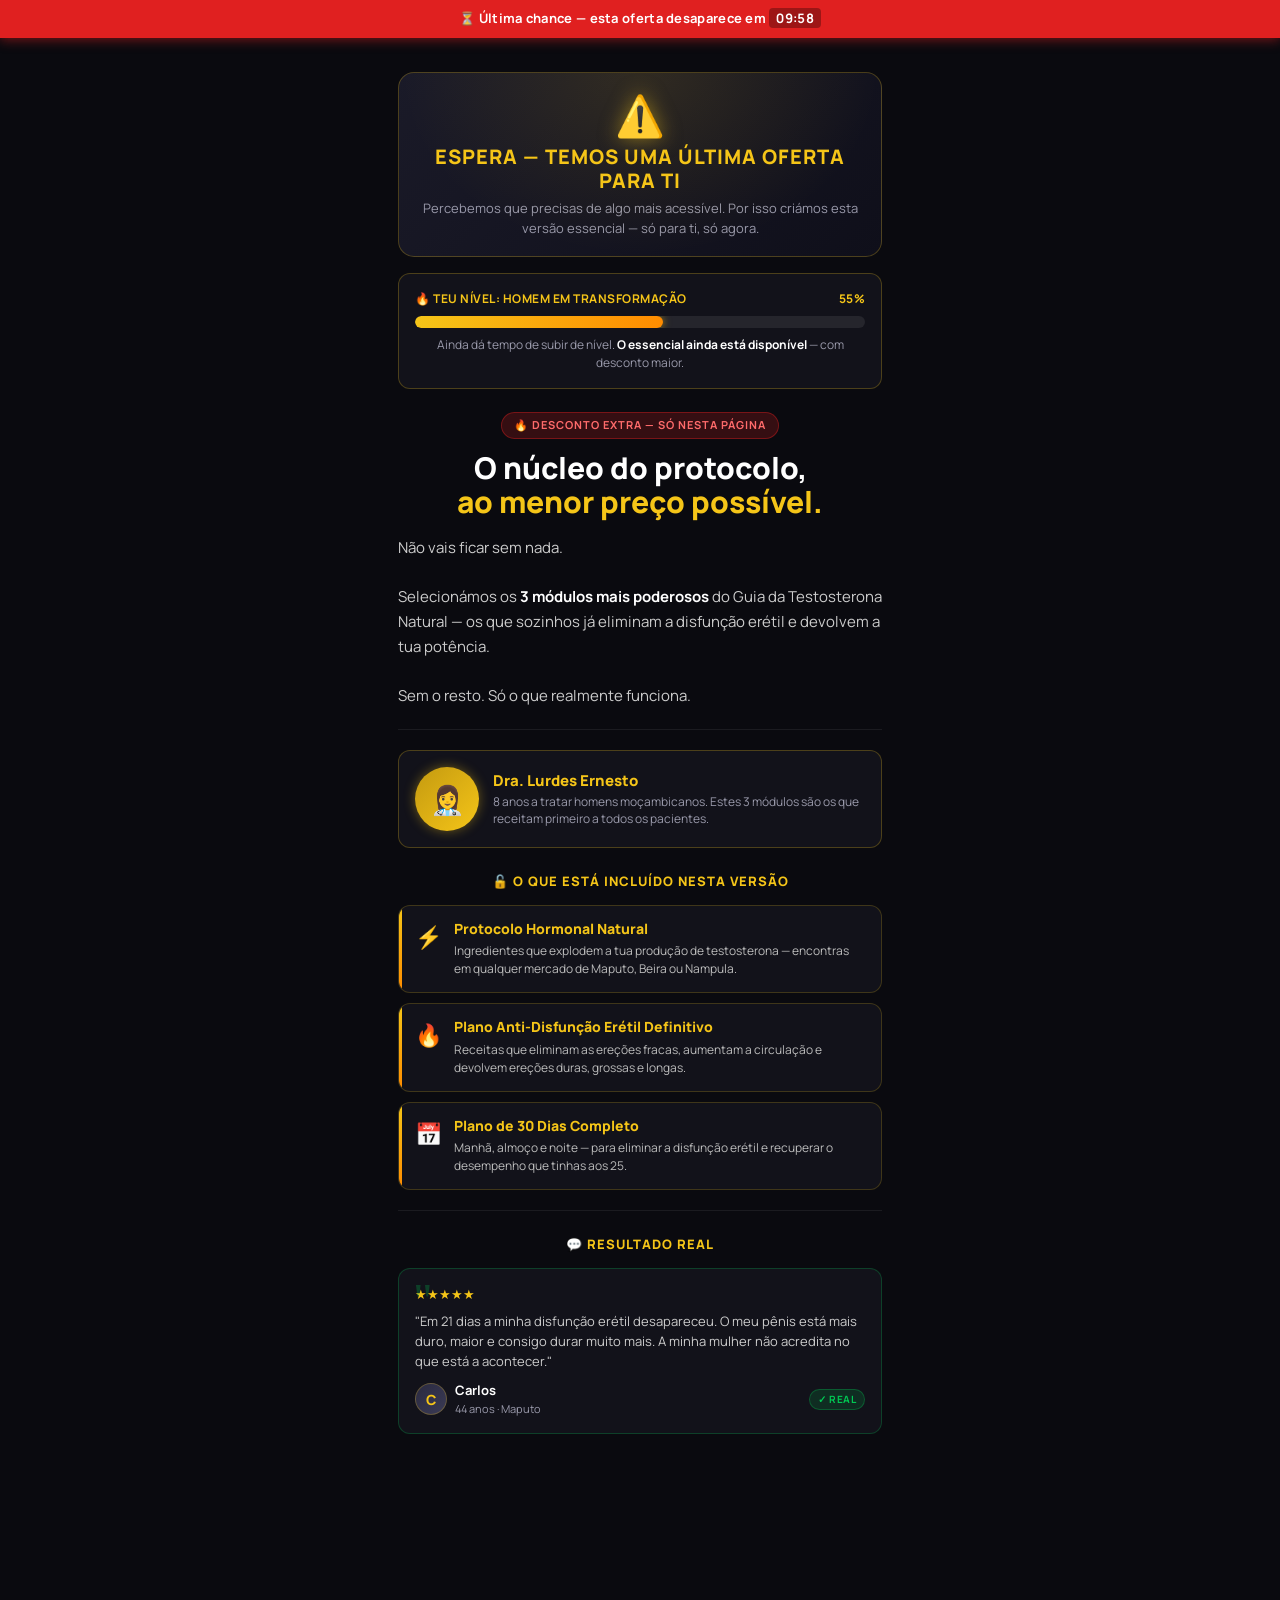
==== commit 9146a473: "Atualiza embeds Landpay do upsell e downsell com validação de origem Co-Authored-By: Claude Sonnet 4" ====
--- a/downsell/index.html
+++ b/downsell/index.html
@@ -413,14 +413,30 @@
       var txId = params.get('landpay_tx') || window.landpayTxId || '';
       var linkId = params.get('landpay_link') || window.landpayLinkId || '';
       var c = document.getElementById('landpay-upsell-413a027a-3398-4882-a5ea-51b514f268c8');
+      if (!c) return;
+
+      var frameOrigin = "https://landpay.site";
       var f = document.createElement('iframe');
-      f.src = 'https://landpay.site/upsell/413a027a-3398-4882-a5ea-51b514f268c8?embed=true&tx=' + txId + '&link=' + linkId;
-      f.style.cssText = 'width:100%;border:none;min-height:600px;border-radius:16px;overflow:hidden';
+      f.src = "https://landpay.site/upsell/413a027a-3398-4882-a5ea-51b514f268c8" + '?embed=true&tx=' + encodeURIComponent(txId) + '&link=' + encodeURIComponent(linkId);
+      f.style.cssText = "width:100%;border:none;min-height:600px;border-radius:16px;overflow:hidden";
       c.appendChild(f);
-      window.addEventListener('message', function(e) {
-        if (e.data && e.data.type === 'landpay-resize') f.style.height = e.data.height + 'px';
-        if (e.data && e.data.type === 'landpay-redirect') window.location.href = e.data.url;
-      });
+
+      function handleMessage(e) {
+        if (e.origin !== frameOrigin) return;
+        if (e.source !== f.contentWindow) return;
+        if (!e.data || typeof e.data !== 'object') return;
+
+        if (e.data.type === 'landpay-resize' && typeof e.data.height === 'number') {
+          f.style.height = Math.max(320, e.data.height) + 'px';
+        }
+
+        if (e.data.type === 'landpay-redirect' && typeof e.data.url === 'string' && e.data.url) {
+          window.removeEventListener('message', handleMessage);
+          window.location.href = e.data.url;
+        }
+      }
+
+      window.addEventListener('message', handleMessage);
     })();
     </script>
 
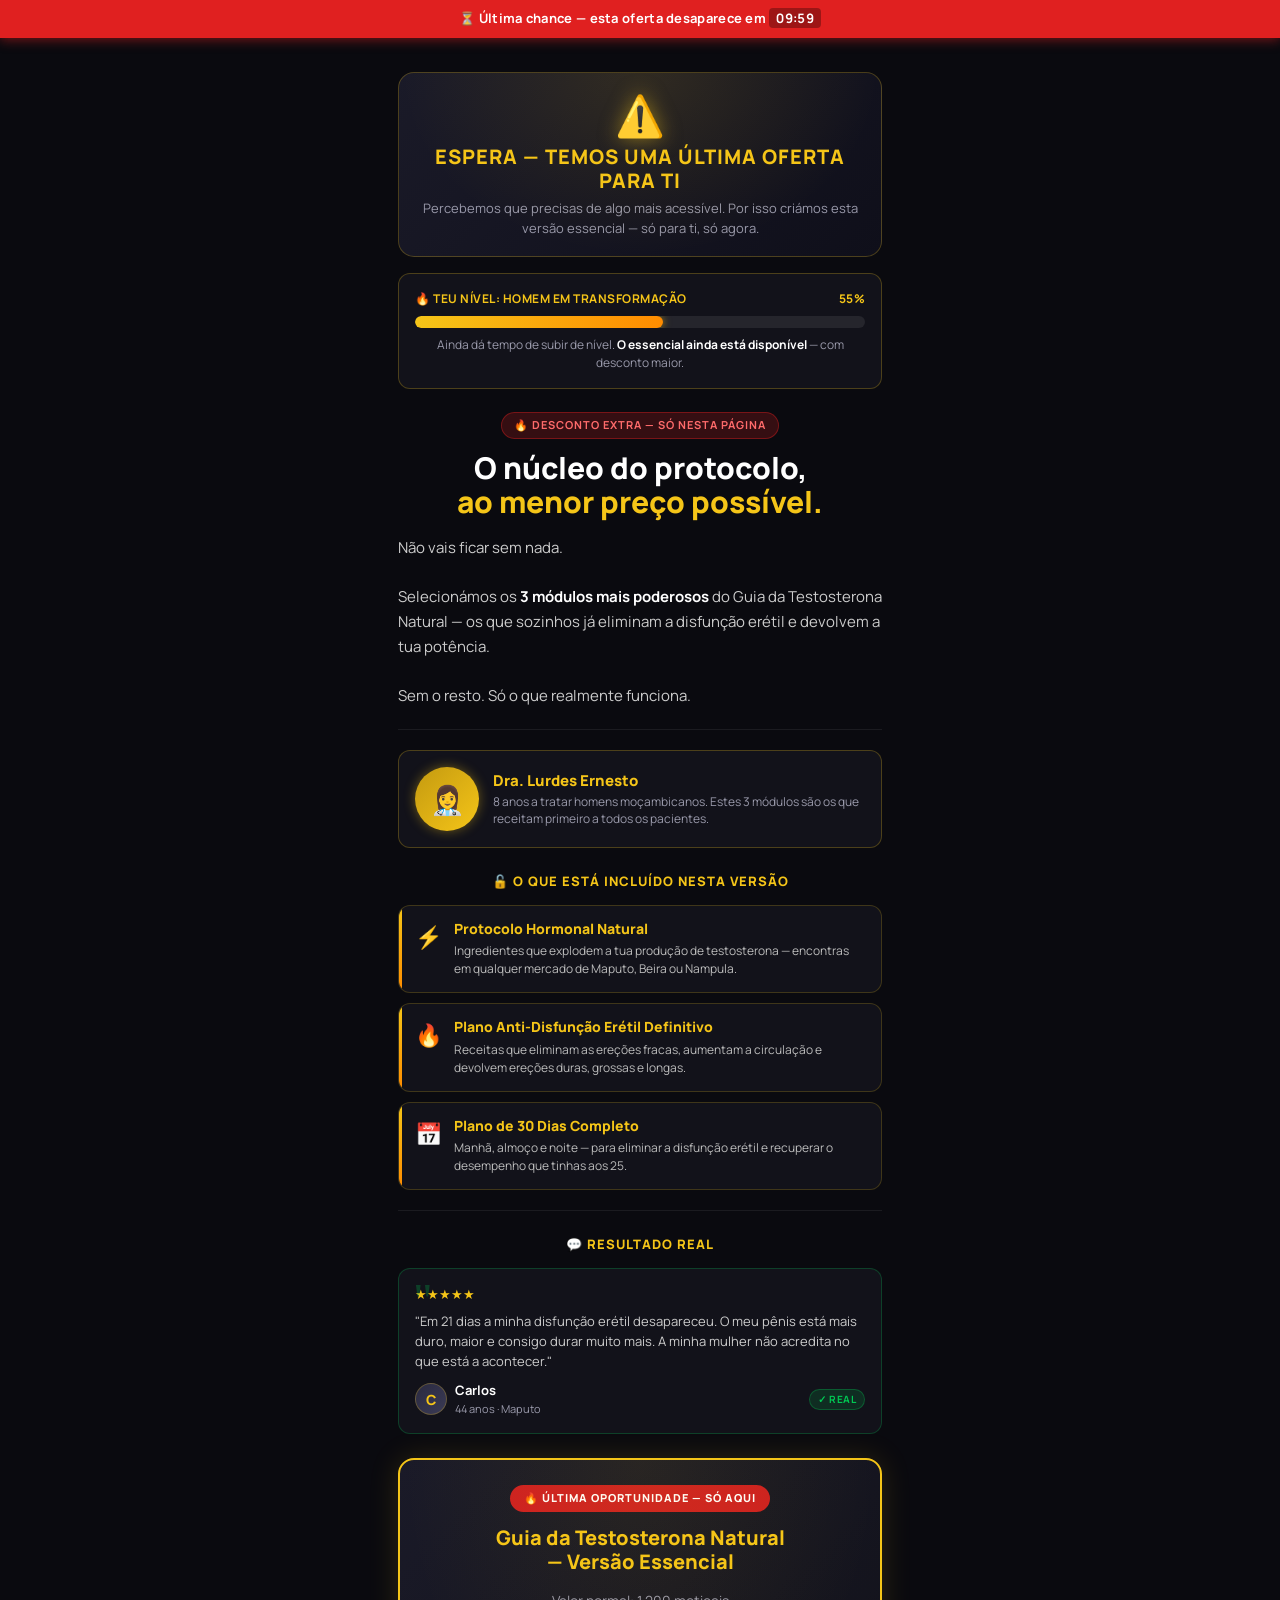
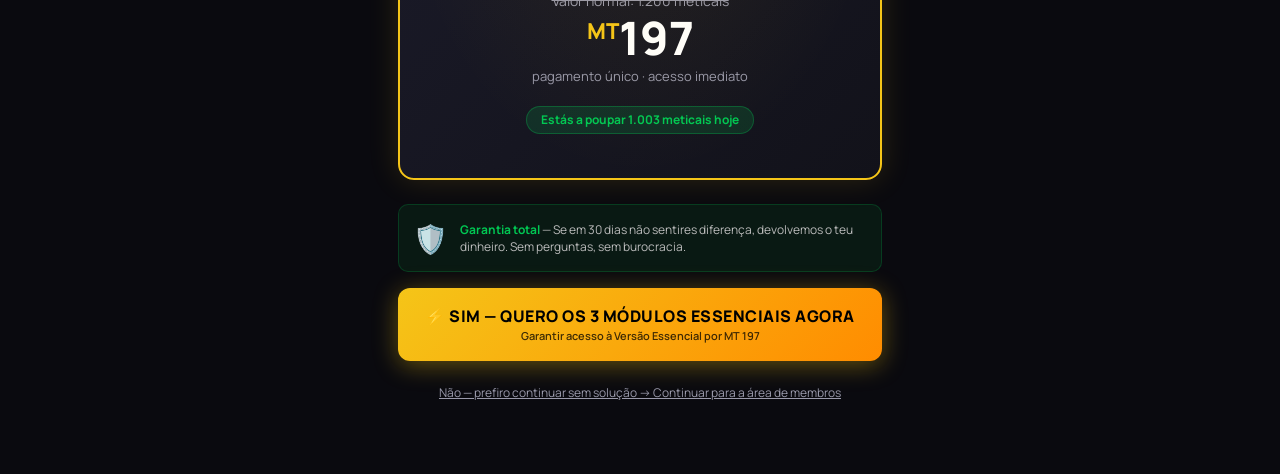
==== commit 0618e25d: "Upsell não → downsell; downsell com botões directos sim/não Co-Authored-By: Claude Sonnet 4.6 <norep" ====
--- a/downsell/index.html
+++ b/downsell/index.html
@@ -299,6 +299,84 @@
       flex-shrink: 0;
     }
 
+    /* ── PRICE BOX ── */
+    .price-box {
+      background: linear-gradient(135deg, #1a1a28, #12121a);
+      border: 2px solid var(--gold);
+      border-radius: 16px;
+      padding: 24px 20px;
+      text-align: center;
+      margin: 24px 0;
+      position: relative;
+      overflow: hidden;
+      box-shadow: 0 0 30px rgba(245,197,24,.15);
+    }
+    .price-box::before {
+      content: '';
+      position: absolute;
+      inset: 0;
+      background: radial-gradient(ellipse at 50% 0%, rgba(245,197,24,.08) 0%, transparent 70%);
+      pointer-events: none;
+    }
+    .only-here-tag {
+      display: inline-block;
+      background: rgba(224,32,32,.9);
+      color: #fff;
+      font-size: 11px;
+      font-weight: 800;
+      text-transform: uppercase;
+      letter-spacing: 1px;
+      padding: 5px 14px;
+      border-radius: 99px;
+      margin-bottom: 14px;
+    }
+    .price-box h3 { font-size: 20px; font-weight: 900; color: var(--gold); margin-bottom: 16px; line-height: 1.2; }
+    .price-original { font-size: 14px; color: var(--muted); text-decoration: line-through; margin-bottom: 4px; }
+    .price-now { font-size: 46px; font-weight: 900; color: #fff; line-height: 1; margin-bottom: 6px; }
+    .price-now sup { font-size: 22px; vertical-align: super; color: var(--gold); }
+    .price-label { font-size: 13px; color: var(--muted); margin-bottom: 20px; }
+    .price-saving {
+      display: inline-block;
+      background: rgba(0,200,83,.15);
+      color: var(--green);
+      border: 1px solid rgba(0,200,83,.3);
+      font-size: 12px; font-weight: 700;
+      padding: 4px 14px;
+      border-radius: 99px;
+      margin-bottom: 20px;
+    }
+
+    /* ── BUTTONS ── */
+    .btn-yes {
+      display: block; width: 100%;
+      background: linear-gradient(135deg, #f5c518 0%, #ff8c00 100%);
+      color: #000; font-family: inherit; font-size: 16px; font-weight: 900;
+      text-align: center; padding: 18px 20px; border-radius: 12px; border: none;
+      cursor: pointer; text-decoration: none; text-transform: uppercase;
+      letter-spacing: .5px; line-height: 1.25;
+      box-shadow: 0 4px 24px rgba(245,197,24,.4), 0 2px 8px rgba(0,0,0,.4);
+      transition: transform .15s, box-shadow .15s; margin-bottom: 12px;
+    }
+    .btn-yes:hover { transform: translateY(-2px); box-shadow: 0 8px 32px rgba(245,197,24,.5), 0 4px 12px rgba(0,0,0,.4); }
+    .btn-yes:active { transform: translateY(0); }
+    .btn-yes small { display: block; font-size: 11px; font-weight: 600; opacity: .75; text-transform: none; letter-spacing: 0; margin-top: 3px; }
+    .btn-no {
+      display: block; width: 100%; background: transparent; color: var(--muted);
+      font-family: inherit; font-size: 12px; text-align: center; padding: 12px;
+      border: none; cursor: pointer; text-decoration: underline; line-height: 1.4;
+    }
+    .btn-no:hover { color: #ccc; }
+
+    /* ── GUARANTEE ── */
+    .guarantee {
+      display: flex; align-items: center; gap: 12px;
+      background: rgba(0,200,83,.08); border: 1px solid rgba(0,200,83,.2);
+      border-radius: 10px; padding: 12px 14px; margin-bottom: 16px;
+    }
+    .guarantee .g-icon { font-size: 28px; flex-shrink: 0; }
+    .guarantee p { font-size: 12px; color: #bbb; line-height: 1.45; }
+    .guarantee p strong { color: var(--green); }
+
     /* ── DIVIDER ── */
     .divider {
       border: none;
@@ -404,41 +482,32 @@
       </div>
     </div>
 
-    <!-- LANDPAY DOWNSELL -->
-    <!-- Landpay Downsell: Guia da Testosterona Natural -->
-    <div id="landpay-upsell-413a027a-3398-4882-a5ea-51b514f268c8"></div>
-    <script>
-    (function() {
-      var params = new URLSearchParams(window.location.search);
-      var txId = params.get('landpay_tx') || window.landpayTxId || '';
-      var linkId = params.get('landpay_link') || window.landpayLinkId || '';
-      var c = document.getElementById('landpay-upsell-413a027a-3398-4882-a5ea-51b514f268c8');
-      if (!c) return;
-
-      var frameOrigin = "https://landpay.site";
-      var f = document.createElement('iframe');
-      f.src = "https://landpay.site/upsell/413a027a-3398-4882-a5ea-51b514f268c8" + '?embed=true&tx=' + encodeURIComponent(txId) + '&link=' + encodeURIComponent(linkId);
-      f.style.cssText = "width:100%;border:none;min-height:600px;border-radius:16px;overflow:hidden";
-      c.appendChild(f);
-
-      function handleMessage(e) {
-        if (e.origin !== frameOrigin) return;
-        if (e.source !== f.contentWindow) return;
-        if (!e.data || typeof e.data !== 'object') return;
-
-        if (e.data.type === 'landpay-resize' && typeof e.data.height === 'number') {
-          f.style.height = Math.max(320, e.data.height) + 'px';
-        }
-
-        if (e.data.type === 'landpay-redirect' && typeof e.data.url === 'string' && e.data.url) {
-          window.removeEventListener('message', handleMessage);
-          window.location.href = e.data.url;
-        }
-      }
-
-      window.addEventListener('message', handleMessage);
-    })();
-    </script>
+    <!-- PRICE BOX + CTA -->
+    <div class="price-box">
+      <div class="only-here-tag">🔥 Última oportunidade — só aqui</div>
+      <h3>Guia da Testosterona Natural<br>— Versão Essencial</h3>
+      <div class="price-original">Valor normal: 1.200 meticais</div>
+      <div class="price-now"><sup>MT</sup>197</div>
+      <div class="price-label">pagamento único · acesso imediato</div>
+      <div class="price-saving">Estás a poupar 1.003 meticais hoje</div>
+    </div>
+
+    <!-- GUARANTEE -->
+    <div class="guarantee">
+      <div class="g-icon">🛡️</div>
+      <p><strong>Garantia total</strong> — Se em 30 dias não sentires diferença, devolvemos o teu dinheiro. Sem perguntas, sem burocracia.</p>
+    </div>
+
+    <!-- YES BUTTON -->
+    <a href="https://landpay.site/pay/f71b7c29-da3e-4cd2-898a-a0f7e8fa66b5" class="btn-yes">
+      ⚡ SIM — QUERO OS 3 MÓDULOS ESSENCIAIS AGORA
+      <small>Garantir acesso à Versão Essencial por MT 197</small>
+    </a>
+
+    <!-- NO BUTTON -->
+    <a href="https://www.solucaonatural.space/obrigado" class="btn-no">
+      Não — prefiro continuar sem solução → Continuar para a área de membros
+    </a>
 
   </div><!-- /page-wrap -->
 
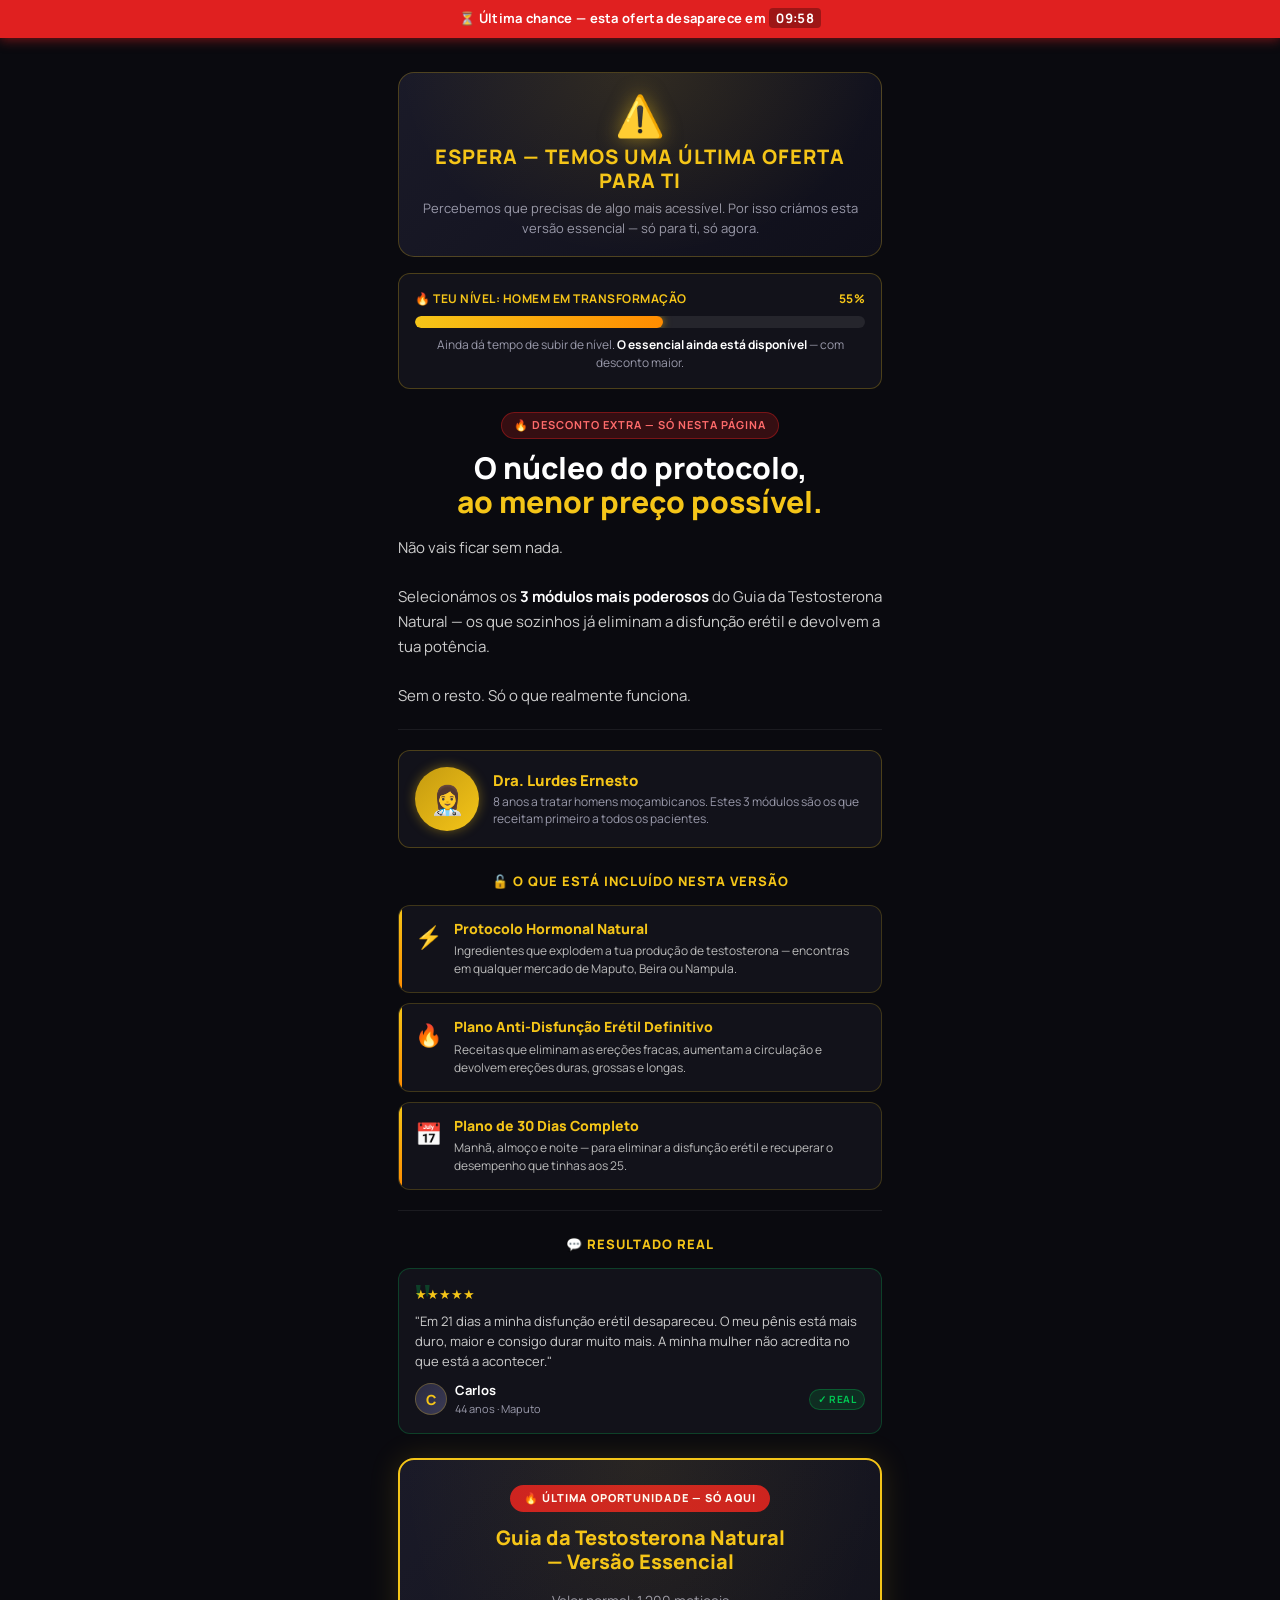
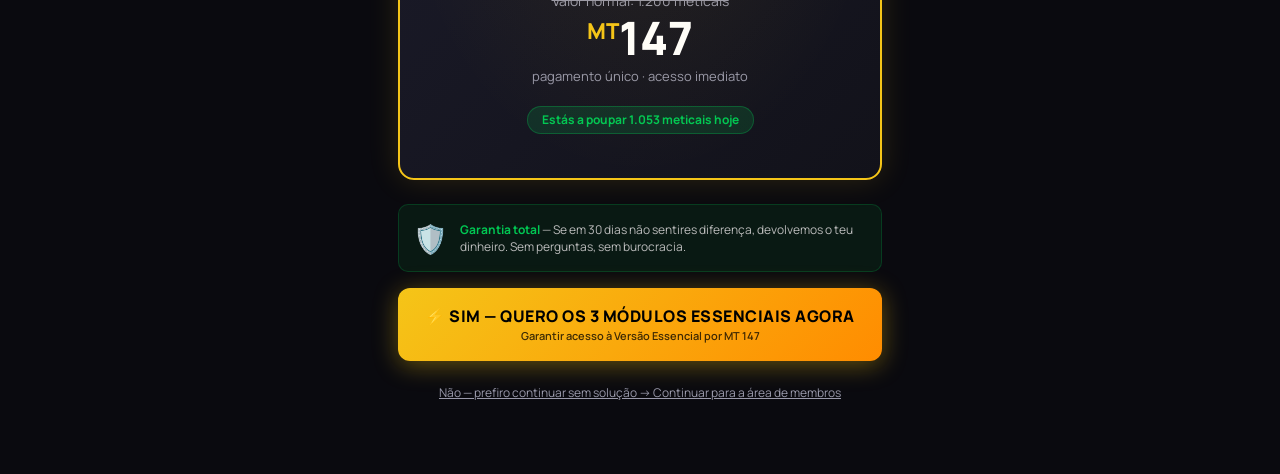
==== commit 64715fdc: "Actualiza preço do downsell para 147 meticais Co-Authored-By: Claude Sonnet 4.6 <noreply@anthropic.c" ====
--- a/downsell/index.html
+++ b/downsell/index.html
@@ -487,9 +487,9 @@
       <div class="only-here-tag">🔥 Última oportunidade — só aqui</div>
       <h3>Guia da Testosterona Natural<br>— Versão Essencial</h3>
       <div class="price-original">Valor normal: 1.200 meticais</div>
-      <div class="price-now"><sup>MT</sup>197</div>
+      <div class="price-now"><sup>MT</sup>147</div>
       <div class="price-label">pagamento único · acesso imediato</div>
-      <div class="price-saving">Estás a poupar 1.003 meticais hoje</div>
+      <div class="price-saving">Estás a poupar 1.053 meticais hoje</div>
     </div>
 
     <!-- GUARANTEE -->
@@ -501,7 +501,7 @@
     <!-- YES BUTTON -->
     <a href="https://landpay.site/pay/f71b7c29-da3e-4cd2-898a-a0f7e8fa66b5" class="btn-yes">
       ⚡ SIM — QUERO OS 3 MÓDULOS ESSENCIAIS AGORA
-      <small>Garantir acesso à Versão Essencial por MT 197</small>
+      <small>Garantir acesso à Versão Essencial por MT 147</small>
     </a>
 
     <!-- NO BUTTON -->
